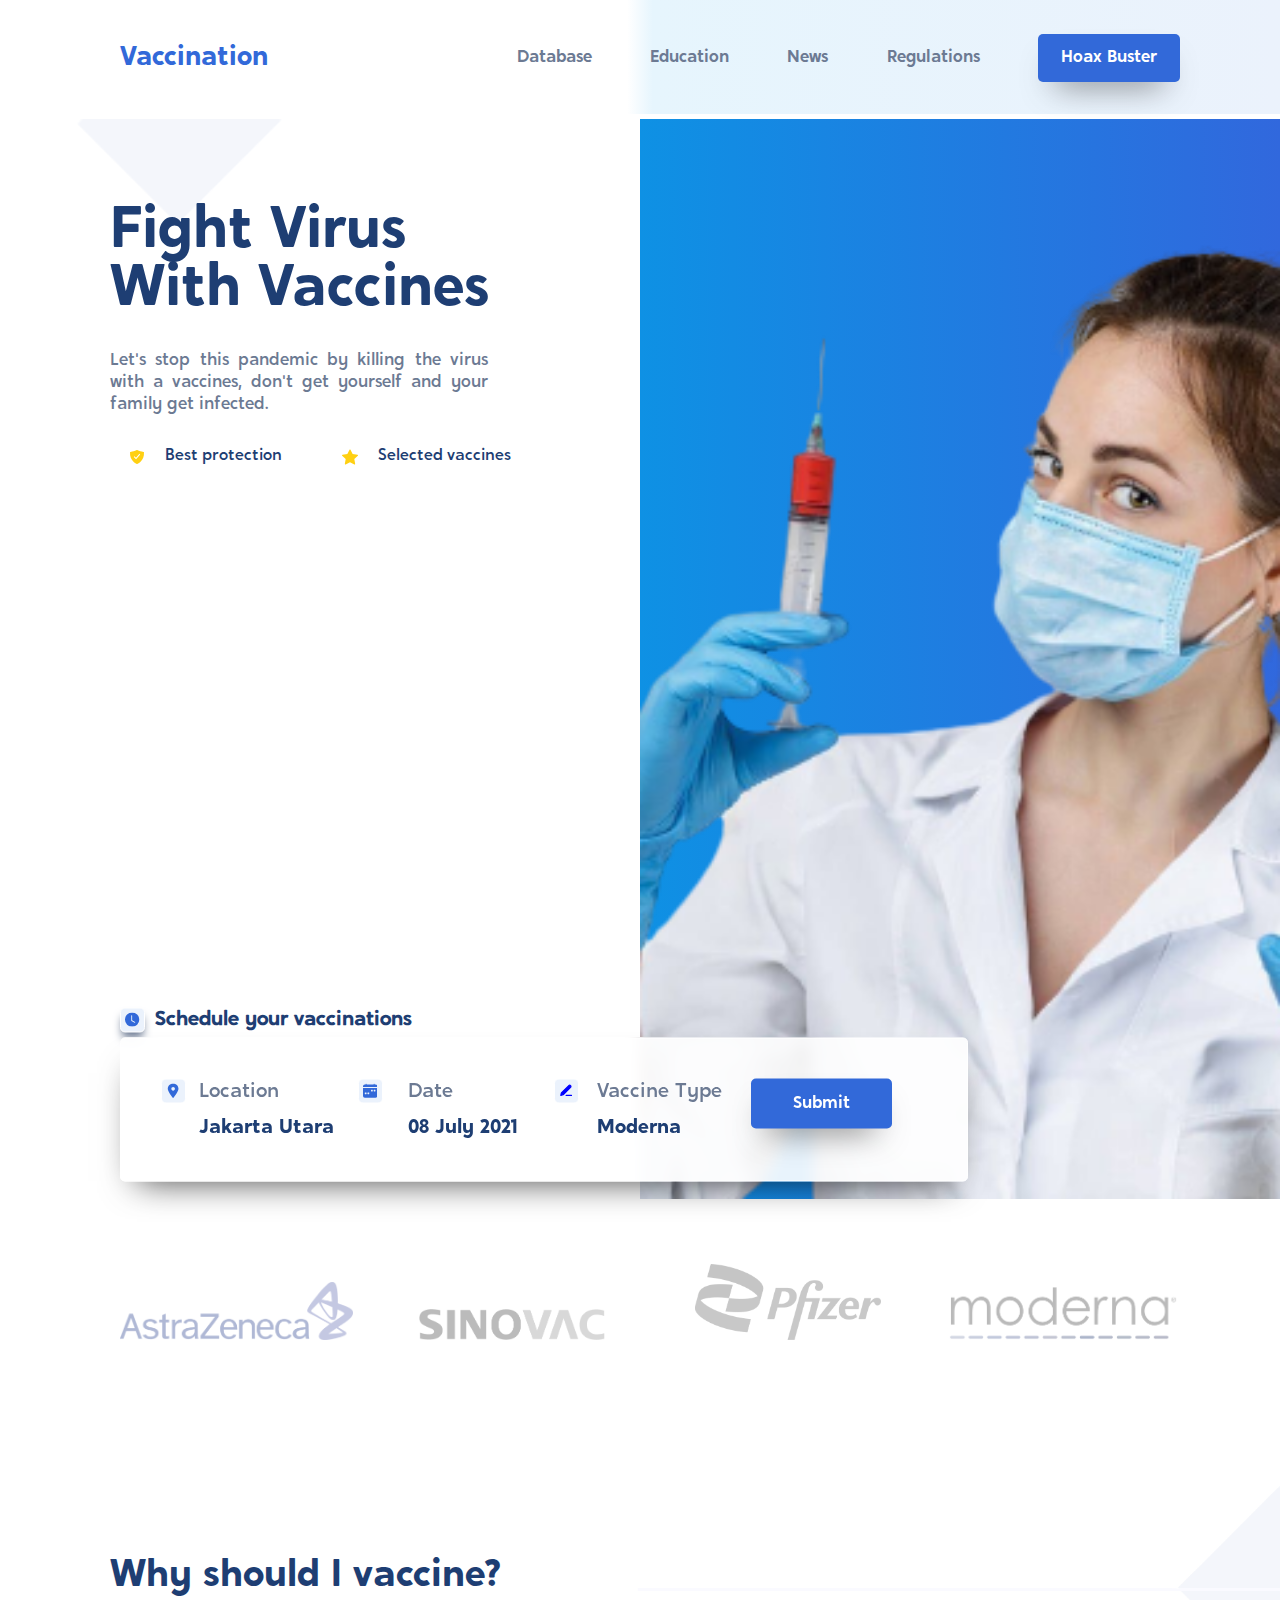
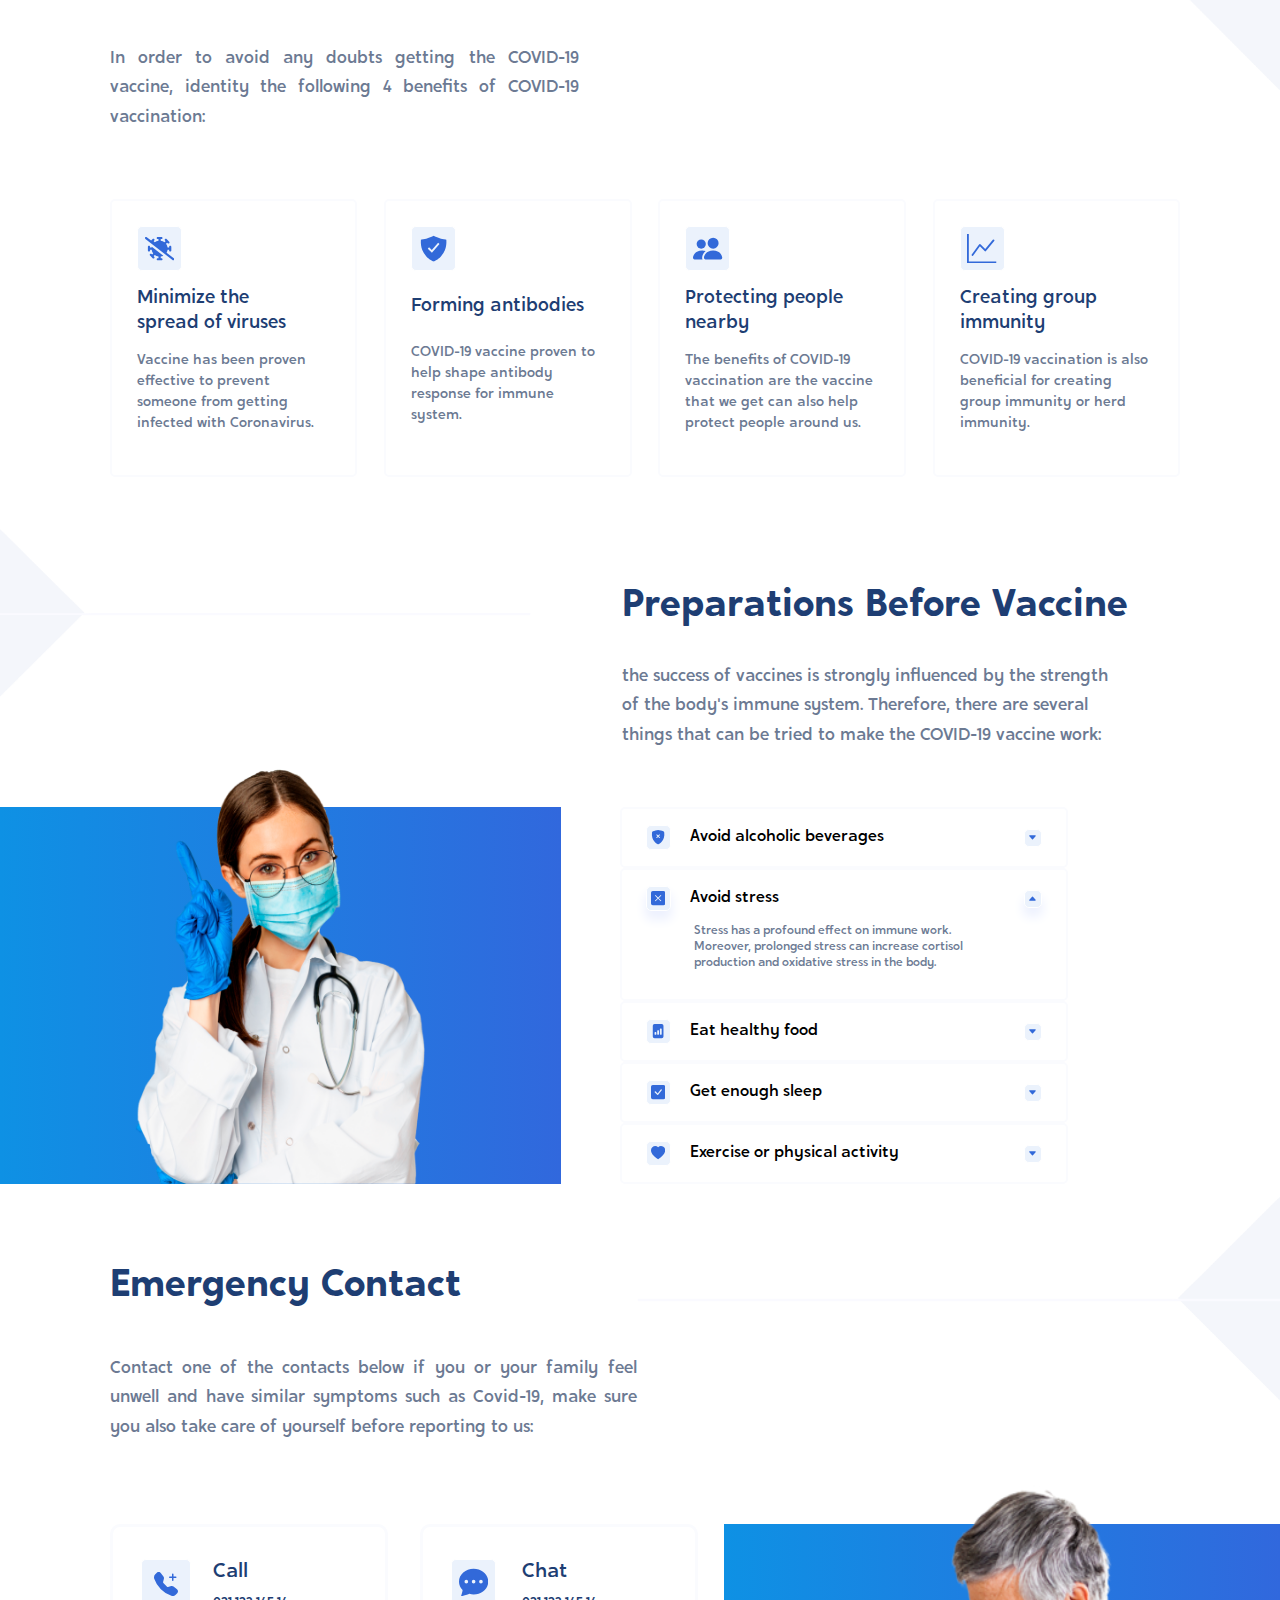
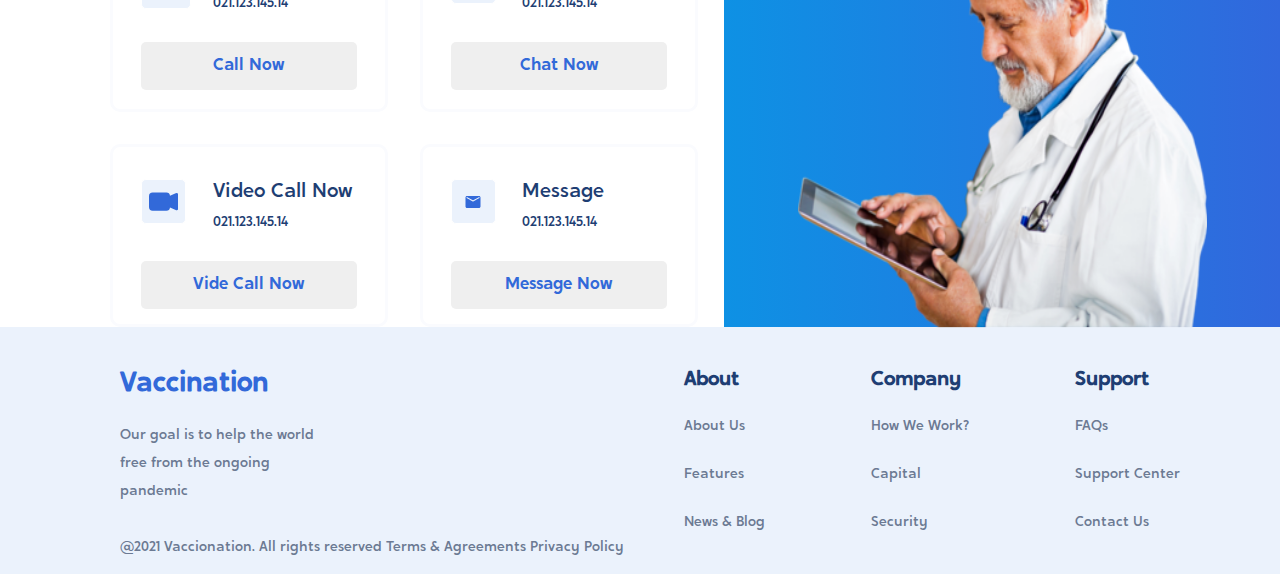
==== modulo 3 - CSS/index.html @ 0608e5a0 "correigiendo font-weight" ====
<!DOCTYPE html>
<html lang="en">
<head>
    <meta charset="UTF-8">
    <title>Vatinations</title>
    <link rel="stylesheet" href="./css/index.css">
    <link rel="stylesheet" href="./css/utils.css">
</head>
<body>
<header>
    <span class="font-xl color-blue bold">Vaccination</span>
    <span class="font-md color-gray semiBold">Database</span>
    <span class="font-md color-gray semiBold">Education</span>
    <span class="font-md color-gray semiBold">News</span>
    <span class="font-md color-gray semiBold">Regulations</span>
    <button class="font-md bg-blue color-white shadow semiBold">Hoax Buster</button>
</header>
<main>
    <section class="section1">
        <div class="even-columns">
            <div class="section1-content">
                <h2 class="font-xxl color-darkBlue bold">Fight virus with vaccines</h2>
                <p class="font-md color-gray justify-text">
                    Let's stop this pandemic by killing the virus with a vaccines, don't get
                    yourself and your family get infected.
                </p>
                <div class="medals">
            <span class="color-darkBlue">
                <svg xmlns="http://www.w3.org/2000/svg" width="16" height="16" fill="currentColor" viewBox="0 0 512 512"><title>ionicons-v5-s</title><path d="M479.07,111.36l-.79-12.53-12.36-2.21c-86.5-15.52-122.61-26.74-203.33-63.2l-6.59-3-6.59,3C168.69,69.88,132.58,81.1,46.08,96.62L33.72,98.83l-.79,12.53c-3.85,61.11,4.36,118.05,24.43,169.24A349.47,349.47,0,0,0,129,393.11c53.47,56.73,110.24,81.37,121.07,85.73l6,2.41,6-2.41c10.83-4.36,67.6-29,121.07-85.73A349.47,349.47,0,0,0,454.64,280.6C474.71,229.41,482.92,172.47,479.07,111.36Zm-252.91,216L153.37,256l22.4-22.86,48.47,47.49L334.37,153.43l24.2,20.94Z"/></svg>
                Best protection
            </span>
                    <span class="color-darkBlue">
                <svg xmlns="http://www.w3.org/2000/svg" width="16" height="16" fill="currentColor" class="bi bi-star-fill" viewBox="0 0 16 16"> <path d="M3.612 15.443c-.386.198-.824-.149-.746-.592l.83-4.73L.173 6.765c-.329-.314-.158-.888.283-.95l4.898-.696L7.538.792c.197-.39.73-.39.927 0l2.184 4.327 4.898.696c.441.062.612.636.282.95l-3.522 3.356.83 4.73c.078.443-.36.79-.746.592L8 13.187l-4.389 2.256z"/> </svg>
                Selected vaccines
            </span>
                </div>
            </div>
            <div class="bg-gradientBlue">
                <img src="src/doctor-with-vaccine.png">
            </div>
        </div>
        <div class="schedule">
            <h3 class="font-bg color-darkBlue align-center">
                <span class="badge big-shadow color-blue"><svg class="bi bi-clock-fill"  xmlns="http://www.w3.org/2000/svg" fill="currentColor"viewBox="0 0 16 16"> <path d="M16 8A8 8 0 1 1 0 8a8 8 0 0 1 16 0zM8 3.5a.5.5 0 0 0-1 0V9a.5.5 0 0 0 .252.434l3.5 2a.5.5 0 0 0 .496-.868L8 8.71V3.5z"/> </svg></span>
                Schedule your vaccinations
            </h3>
            <div class="schedule-info even-columns shadow">
                <div class="schedule-location">
                    <span class="badge color-blue"><svg xmlns="http://www.w3.org/2000/svg" viewBox="0 0 384 512"><!--! Font Awesome Free 6.1.1 by @fontawesome - https://fontawesome.com License - https://fontawesome.com/license/free (Icons: CC BY 4.0, Fonts: SIL OFL 1.1, Code: MIT License) Copyright 2022 Fonticons, Inc. --><path d="M168.3 499.2C116.1 435 0 279.4 0 192C0 85.96 85.96 0 192 0C298 0 384 85.96 384 192C384 279.4 267 435 215.7 499.2C203.4 514.5 180.6 514.5 168.3 499.2H168.3zM192 256C227.3 256 256 227.3 256 192C256 156.7 227.3 128 192 128C156.7 128 128 156.7 128 192C128 227.3 156.7 256 192 256z"/></svg></span>
                    <p class="color-gray font-bg">Location</p>
                    <p class="color-darkBlue font-bg bold">Jakarta Utara</p>
                </div>
                <div class="schedule-date">
                    <span class="badge color-blue"><svg xmlns="http://www.w3.org/2000/svg" width="16" height="16" fill="currentColor" class="bi bi-calendar-week-fill" viewBox="0 0 16 16"> <path d="M4 .5a.5.5 0 0 0-1 0V1H2a2 2 0 0 0-2 2v1h16V3a2 2 0 0 0-2-2h-1V.5a.5.5 0 0 0-1 0V1H4V.5zM16 14V5H0v9a2 2 0 0 0 2 2h12a2 2 0 0 0 2-2zM9.5 7h1a.5.5 0 0 1 .5.5v1a.5.5 0 0 1-.5.5h-1a.5.5 0 0 1-.5-.5v-1a.5.5 0 0 1 .5-.5zm3 0h1a.5.5 0 0 1 .5.5v1a.5.5 0 0 1-.5.5h-1a.5.5 0 0 1-.5-.5v-1a.5.5 0 0 1 .5-.5zM2 10.5a.5.5 0 0 1 .5-.5h1a.5.5 0 0 1 .5.5v1a.5.5 0 0 1-.5.5h-1a.5.5 0 0 1-.5-.5v-1zm3.5-.5h1a.5.5 0 0 1 .5.5v1a.5.5 0 0 1-.5.5h-1a.5.5 0 0 1-.5-.5v-1a.5.5 0 0 1 .5-.5z"/> </svg></span>
                    <p class="color-gray font-bg">Date</p>
                    <p class="color-darkBlue font-bg bold">08 July 2021</p>
                </div>
                <div class="schedule-type">
                    <span class="badge color-blue"><svg style="color: blue" xmlns="http://www.w3.org/2000/svg" width="24" height="24" viewBox="0 0 24 24" fill="none" stroke="currentColor" stroke-width="2" stroke-linecap="round" stroke-linejoin="round" class="feather feather-edit-3"><path d="M12 20h9" ></path><path d="M16.5 3.5a2.121 2.121 0 0 1 3 3L7 19l-4 1 1-4L16.5 3.5z"></path></svg></span>
                    <p class="color-gray font-bg">Vaccine Type</p>
                    <p class="color-darkBlue font-bg bold">Moderna</p>
                </div>
                <div>
                    <button class="font-md bg-blue color-white shadow semiBold">Submit</button>
                </div>
            </div>
        </div>
    </section>
    <section class="section2">
        <div>
            <img class="astrazeneca" src="src/astrazeneca.png" alt="astrazeca logo">
        </div>
        <div>
            <img class="sinovac" src="./src/sinovac.png" alt="sinovac logo">
        </div>
        <div>
            <img class="pfizer" src="./src/pfizer.png" alt="pfizer logo">
        </div>
        <div>
            <img class="moderna" src="./src/moderna.png" alt="moderna">
        </div>
    </section>
    <section class="section3">
        <div class="section-title">
            <h2 class="bold color-darkBlue font-38">Why should I vaccine?</h2>
            <p class="color-gray font-md justify-text">
                In order to avoid any doubts getting the COVID-19 vaccine, identity the following 4 benefits of COVID-19 vaccination:
            </p>
            <div class="section-title-image">
                <img src="./src/triangleSection.png" alt="">
            </div>
        </div>
        <div class="benefits even-columns">
            <div>
                <div class="benefits-badge">
                    <span class="badge big-badge color-blue">
                        <svg xmlns="http://www.w3.org/2000/svg" viewBox="0 0 640 512"><!--! Font Awesome Free 6.1.1 by @fontawesome - https://fontawesome.com License - https://fontawesome.com/license/free (Icons: CC BY 4.0, Fonts: SIL OFL 1.1, Code: MIT License) Copyright 2022 Fonticons, Inc. --><path d="M134.1 79.83L167.3 46.7C176.6 37.33 191.8 37.33 201.2 46.7C210.6 56.07 210.6 71.27 201.2 80.64L189.9 91.95L213.7 115.7C237.2 97.88 265.3 85.8 295.1 81.62V48H279.1C266.7 48 255.1 37.26 255.1 24C255.1 10.75 266.7 .0003 279.1 .0003H360C373.3 .0003 384 10.75 384 24C384 37.26 373.3 48 360 48H344V81.62C374.7 85.8 402.8 97.88 426.3 115.7L450.1 91.95L438.8 80.64C429.4 71.26 429.4 56.07 438.8 46.7C448.2 37.32 463.4 37.32 472.7 46.7L529.3 103.3C538.7 112.6 538.7 127.8 529.3 137.2C519.9 146.6 504.7 146.6 495.4 137.2L484 125.9L460.3 149.7C478.1 173.2 490.2 201.3 494.4 232H528V216C528 202.7 538.7 192 552 192C565.3 192 576 202.7 576 216V296C576 309.3 565.3 320 552 320C538.7 320 528 309.3 528 296V280H494.4C491.2 303.3 483.4 325.2 472.1 344.7L630.8 469.1C641.2 477.3 643.1 492.4 634.9 502.8C626.7 513.2 611.6 515.1 601.2 506.9L9.196 42.89C-1.236 34.71-3.065 19.63 5.112 9.196C13.29-1.236 28.37-3.065 38.81 5.112L134.1 79.83zM149.2 213.5L401.3 412.2C383.7 421.3 364.4 427.6 344 430.4V464H360C373.3 464 384 474.7 384 488C384 501.3 373.3 512 360 512H279.1C266.7 512 255.1 501.3 255.1 488C255.1 474.7 266.7 464 279.1 464H295.1V430.4C265.3 426.2 237.2 414.1 213.7 396.3L189.9 420.1L201.2 431.4C210.6 440.7 210.6 455.9 201.2 465.3C191.8 474.7 176.6 474.7 167.3 465.3L110.7 408.7C101.3 399.4 101.3 384.2 110.7 374.8C120.1 365.4 135.3 365.4 144.6 374.8L155.1 386.1L179.7 362.3C161.9 338.8 149.8 310.7 145.6 280H111.1V296C111.1 309.3 101.3 320 87.1 320C74.74 320 63.1 309.3 63.1 296V216C63.1 202.7 74.74 192 87.1 192C101.3 192 111.1 202.7 111.1 216V232H145.6C146.5 225.7 147.7 219.6 149.2 213.5L149.2 213.5z"/></svg>
                    </span>
                </div>
                <div class="benefits-shadow"></div>
                <h3 class="benefits-title color-darkBlue light">Minimize the spread of viruses</h3>
                <p class="benefits-info font-sm color-gray">Vaccine has been proven
                    effective to prevent someone
                    from getting infected with Coronavirus.</p>
            </div>
            <div>
                <div class="benefits-badge">
                    <span class="badge big-badge color-blue">
                        <svg xmlns="http://www.w3.org/2000/svg" width="16" height="16" fill="currentColor" viewBox="0 0 512 512"><title>ionicons-v5-s</title><path d="M479.07,111.36l-.79-12.53-12.36-2.21c-86.5-15.52-122.61-26.74-203.33-63.2l-6.59-3-6.59,3C168.69,69.88,132.58,81.1,46.08,96.62L33.72,98.83l-.79,12.53c-3.85,61.11,4.36,118.05,24.43,169.24A349.47,349.47,0,0,0,129,393.11c53.47,56.73,110.24,81.37,121.07,85.73l6,2.41,6-2.41c10.83-4.36,67.6-29,121.07-85.73A349.47,349.47,0,0,0,454.64,280.6C474.71,229.41,482.92,172.47,479.07,111.36Zm-252.91,216L153.37,256l22.4-22.86,48.47,47.49L334.37,153.43l24.2,20.94Z"/></svg>
                    </span>
                </div>
                <div class="benefits-shadow"></div>
                <h3 class="benefits-title color-darkBlue light">Forming antibodies</h3>
                <p class="benefits-info font-sm color-gray">COVID-19 vaccine proven to
                    help shape antibody
                    response for immune system.</p>
            </div>
            <div>
                <div class="benefits-badge">
                    <span class="badge big-badge color-blue">
                        <svg xmlns="http://www.w3.org/2000/svg" fill="currentColor" class="bi bi-people-fill" viewBox="0 0 16 16"> <path d="M7 14s-1 0-1-1 1-4 5-4 5 3 5 4-1 1-1 1H7zm4-6a3 3 0 1 0 0-6 3 3 0 0 0 0 6z"/> <path fill-rule="evenodd" d="M5.216 14A2.238 2.238 0 0 1 5 13c0-1.355.68-2.75 1.936-3.72A6.325 6.325 0 0 0 5 9c-4 0-5 3-5 4s1 1 1 1h4.216z"/> <path d="M4.5 8a2.5 2.5 0 1 0 0-5 2.5 2.5 0 0 0 0 5z"/> </svg>
                    </span>
                </div>
                <div class="benefits-shadow"></div>
                <h3 class="benefits-title color-darkBlue light">Protecting people nearby</h3>
                <p class="benefits-info font-sm color-gray">The benefits of COVID-19
                    vaccination are the vaccine
                    that we get can also help
                    protect people around us.</p>
            </div>
            <div>
                <div class="benefits-badge color-blue">
                    <span class="badge big-badge">
                        <svg xmlns="http://www.w3.org/2000/svg" fill="currentColor" class="bi bi-graph-up" viewBox="0 0 16 16"> <path fill-rule="evenodd" d="M0 0h1v15h15v1H0V0Zm14.817 3.113a.5.5 0 0 1 .07.704l-4.5 5.5a.5.5 0 0 1-.74.037L7.06 6.767l-3.656 5.027a.5.5 0 0 1-.808-.588l4-5.5a.5.5 0 0 1 .758-.06l2.609 2.61 4.15-5.073a.5.5 0 0 1 .704-.07Z"/> </svg>
                    </span>
                </div>
                <div class="benefits-shadow"></div>
                <h3 class="benefits-title color-darkBlue light">Creating group immunity</h3>
                <p class="benefits-info font-sm color-gray">COVID-19 vaccination is also
                    beneficial for creating group
                    immunity or herd immunity.</p>
            </div>
        </div>
    </section>
    <section class="section4">
        <div class="section-title section-title-right">
            <h2 class="bold color-darkBlue font-38">Preparations Before Vaccine</h2>
            <p class="color-gray font-md">
                the success of vaccines is strongly influenced by the
                strength of the body's immune system. Therefore, there are
                several things that can be tried to make the COVID-19
                vaccine work:</p>
            <div class="section-title-image">
                <img src="./src/triangleSection.png" alt="">
            </div>
        </div>
        <div class="section-of-two">
            <div class="bg-gradientBlue bg s">
<!--                <img src="src/doctor-with-mask.png">-->
            </div>
            <div class="section4-preparations">
                <details>
                    <summary>
                        <span class="badge color-blue">
                            <svg xmlns="http://www.w3.org/2000/svg" class="bi bi-shield-fill-x" viewBox="0 0 16 16"> <path d="M8 0c-.69 0-1.843.265-2.928.56-1.11.3-2.229.655-2.887.87a1.54 1.54 0 0 0-1.044 1.262c-.596 4.477.787 7.795 2.465 9.99a11.777 11.777 0 0 0 2.517 2.453c.386.273.744.482 1.048.625.28.132.581.24.829.24s.548-.108.829-.24a7.159 7.159 0 0 0 1.048-.625 11.775 11.775 0 0 0 2.517-2.453c1.678-2.195 3.061-5.513 2.465-9.99a1.541 1.541 0 0 0-1.044-1.263 62.467 62.467 0 0 0-2.887-.87C9.843.266 8.69 0 8 0zM6.854 5.146 8 6.293l1.146-1.147a.5.5 0 1 1 .708.708L8.707 7l1.147 1.146a.5.5 0 0 1-.708.708L8 7.707 6.854 8.854a.5.5 0 1 1-.708-.708L7.293 7 6.146 5.854a.5.5 0 1 1 .708-.708z"/> </svg>
                        </span>
                        <span>Avoid alcoholic beverages</span>
                        <span class="badge small-badge color-blue">
                            <svg xmlns="http://www.w3.org/2000/svg" class="bi bi-caret-down-fill" viewBox="0 0 16 16"> <path d="M7.247 11.14 2.451 5.658C1.885 5.013 2.345 4 3.204 4h9.592a1 1 0 0 1 .753 1.659l-4.796 5.48a1 1 0 0 1-1.506 0z"/> </svg>
                        </span>
                    </summary>
                    <p class="font-xs color-gray">
                        Lorem ipsum dolor sit amet, consectetur adipisicing elit. Accusamus adipisci consectetur cumque dolor, dolores et eum molestiae natus nesciunt possimus praesentium quia ut voluptates.
                    </p>
                </details>
                <details open>
                    <summary>
                        <span class="badge color-blue">
                            <svg xmlns="http://www.w3.org/2000/svg" class="bi bi-x-square-fill" viewBox="0 0 16 16"> <path d="M2 0a2 2 0 0 0-2 2v12a2 2 0 0 0 2 2h12a2 2 0 0 0 2-2V2a2 2 0 0 0-2-2H2zm3.354 4.646L8 7.293l2.646-2.647a.5.5 0 0 1 .708.708L8.707 8l2.647 2.646a.5.5 0 0 1-.708.708L8 8.707l-2.646 2.647a.5.5 0 0 1-.708-.708L7.293 8 4.646 5.354a.5.5 0 1 1 .708-.708z"/> </svg>
                        </span>
                        <span>Avoid stress</span>
                        <span class="badge small-badge color-blue">
                            <svg xmlns="http://www.w3.org/2000/svg" class="bi bi-caret-down-fill" viewBox="0 0 16 16"> <path d="M7.247 11.14 2.451 5.658C1.885 5.013 2.345 4 3.204 4h9.592a1 1 0 0 1 .753 1.659l-4.796 5.48a1 1 0 0 1-1.506 0z"/> </svg>
                        </span>
                    </summary>
                    <p class="font-xs color-gray ">
                        Stress has a profound effect on immune work.
                        Moreover, prolonged stress can increase cortisol
                        production and oxidative stress in the body.
                    </p>
                </details>
                <details>
                    <summary>
                        <span class="badge color-blue">
                            <svg xmlns="http://www.w3.org/2000/svg" class="bi bi-file-bar-graph-fill" viewBox="0 0 16 16"> <path d="M12 0H4a2 2 0 0 0-2 2v12a2 2 0 0 0 2 2h8a2 2 0 0 0 2-2V2a2 2 0 0 0-2-2zm-2 11.5v-6a.5.5 0 0 1 .5-.5h1a.5.5 0 0 1 .5.5v6a.5.5 0 0 1-.5.5h-1a.5.5 0 0 1-.5-.5zm-2.5.5a.5.5 0 0 1-.5-.5v-4a.5.5 0 0 1 .5-.5h1a.5.5 0 0 1 .5.5v4a.5.5 0 0 1-.5.5h-1zm-3 0a.5.5 0 0 1-.5-.5v-2a.5.5 0 0 1 .5-.5h1a.5.5 0 0 1 .5.5v2a.5.5 0 0 1-.5.5h-1z"/> </svg>
                        </span>
                        <span>Eat healthy food</span>
                        <span class="badge small-badge color-blue">
                            <svg xmlns="http://www.w3.org/2000/svg" class="bi bi-caret-down-fill" viewBox="0 0 16 16"> <path d="M7.247 11.14 2.451 5.658C1.885 5.013 2.345 4 3.204 4h9.592a1 1 0 0 1 .753 1.659l-4.796 5.48a1 1 0 0 1-1.506 0z"/> </svg>
                        </span>
                    </summary>
                    <p class="font-xs color-gray">
                        Lorem ipsum dolor sit amet, consectetur adipisicing elit. Accusamus adipisci consectetur cumque dolor, dolores et eum molestiae natus nesciunt possimus praesentium quia ut voluptates.
                    </p>
                </details>
                <details>
                    <summary>
                        <span class="badge color-blue">
                            <svg xmlns="http://www.w3.org/2000/svg" class="bi bi-check-square-fill" viewBox="0 0 16 16"> <path d="M2 0a2 2 0 0 0-2 2v12a2 2 0 0 0 2 2h12a2 2 0 0 0 2-2V2a2 2 0 0 0-2-2H2zm10.03 4.97a.75.75 0 0 1 .011 1.05l-3.992 4.99a.75.75 0 0 1-1.08.02L4.324 8.384a.75.75 0 1 1 1.06-1.06l2.094 2.093 3.473-4.425a.75.75 0 0 1 1.08-.022z"/> </svg>
                        </span>
                        <span>Get enough sleep</span>
                        <span class="badge small-badge color-blue">
                            <svg xmlns="http://www.w3.org/2000/svg" class="bi bi-caret-down-fill" viewBox="0 0 16 16"> <path d="M7.247 11.14 2.451 5.658C1.885 5.013 2.345 4 3.204 4h9.592a1 1 0 0 1 .753 1.659l-4.796 5.48a1 1 0 0 1-1.506 0z"/> </svg>
                        </span>
                    </summary>
                    <p class="font-xs color-gray">
                        Lorem ipsum dolor sit amet, consectetur adipisicing elit. Accusamus adipisci consectetur cumque dolor, dolores et eum molestiae natus nesciunt possimus praesentium quia ut voluptates.
                    </p>
                </details>
                <details>
                    <summary>
                        <span class="badge color-blue">
                            <svg xmlns="http://www.w3.org/2000/svg" class="bi bi-heart-fill" viewBox="0 0 16 16"> <path fill-rule="evenodd" d="M8 1.314C12.438-3.248 23.534 4.735 8 15-7.534 4.736 3.562-3.248 8 1.314z"/> </svg>
                        </span>
                        <span>Exercise or physical activity </span>
                        <span class="badge small-badge color-blue">
                            <svg xmlns="http://www.w3.org/2000/svg" class="bi bi-caret-down-fill" viewBox="0 0 16 16"> <path d="M7.247 11.14 2.451 5.658C1.885 5.013 2.345 4 3.204 4h9.592a1 1 0 0 1 .753 1.659l-4.796 5.48a1 1 0 0 1-1.506 0z"/> </svg>
                        </span>
                    </summary>
                    <p class="font-xs color-gray">
                        Lorem ipsum dolor sit amet, consectetur adipisicing elit. Accusamus adipisci consectetur cumque dolor, dolores et eum molestiae natus nesciunt possimus praesentium quia ut voluptates.
                    </p>
                </details>
            </div>
        </div>
    </section>
    <section class="section5">
        <div class="section-title">
            <h2 class="bold color-darkBlue font-38">Emergency Contact</h2>
            <p class="color-gray font-md justify-text">
                Contact one of the contacts below if you or your family feel
                unwell and have similar symptoms such as Covid-19, make
                sure you also take care of yourself before reporting to us:
            </p>
            <div class="section-title-image">
                <img src="./src/triangleSection.png" alt="">
            </div>
        </div>
        <div class="section-of-two contact-info">
            <div class="section5-contacts">
                <div class="contact contact-info">
                        <div class="badge xl-badge color-blue">
                            <svg xmlns="http://www.w3.org/2000/svg" class="bi bi-telephone-plus-fill" viewBox="0 0 16 16"> <path fill-rule="evenodd" d="M1.885.511a1.745 1.745 0 0 1 2.61.163L6.29 2.98c.329.423.445.974.315 1.494l-.547 2.19a.678.678 0 0 0 .178.643l2.457 2.457a.678.678 0 0 0 .644.178l2.189-.547a1.745 1.745 0 0 1 1.494.315l2.306 1.794c.829.645.905 1.87.163 2.611l-1.034 1.034c-.74.74-1.846 1.065-2.877.702a18.634 18.634 0 0 1-7.01-4.42 18.634 18.634 0 0 1-4.42-7.009c-.362-1.03-.037-2.137.703-2.877L1.885.511zM12.5 1a.5.5 0 0 1 .5.5V3h1.5a.5.5 0 0 1 0 1H13v1.5a.5.5 0 0 1-1 0V4h-1.5a.5.5 0 0 1 0-1H12V1.5a.5.5 0 0 1 .5-.5z"/> </svg>
                        </div>
                        <span class="contact-type font-bg color-darkBlue">Call</span>
                        <span class="contact-number font-sm color-darkBlue">021.123.145.14</span>
                    <button class="color-blue font-md semiBold">Call Now</button>
                </div>
                <div class="contact contact-info">
                    <div class="badge big-badge color-blue">
                        <svg xmlns="http://www.w3.org/2000/svg" class="bi bi-chat-dots-fill" viewBox="0 0 16 16"> <path d="M16 8c0 3.866-3.582 7-8 7a9.06 9.06 0 0 1-2.347-.306c-.584.296-1.925.864-4.181 1.234-.2.032-.352-.176-.273-.362.354-.836.674-1.95.77-2.966C.744 11.37 0 9.76 0 8c0-3.866 3.582-7 8-7s8 3.134 8 7zM5 8a1 1 0 1 0-2 0 1 1 0 0 0 2 0zm4 0a1 1 0 1 0-2 0 1 1 0 0 0 2 0zm3 1a1 1 0 1 0 0-2 1 1 0 0 0 0 2z"/> </svg>
                    </div>
                    <span class="contact-type font-bg color-darkBlue">Chat</span>
                    <span class="contact-number font-sm color-darkBlue">021.123.145.14</span>
                    <button class="color-blue font-md semiBold">Chat Now</button>
                </div>
                <div class="contact contact-info">
                    <div class="badge big-badge color-blue ">
                        <svg xmlns="http://www.w3.org/2000/svg" class="bi bi-camera-video-fill" viewBox="0 0 16 16"> <path fill-rule="evenodd" d="M0 5a2 2 0 0 1 2-2h7.5a2 2 0 0 1 1.983 1.738l3.11-1.382A1 1 0 0 1 16 4.269v7.462a1 1 0 0 1-1.406.913l-3.111-1.382A2 2 0 0 1 9.5 13H2a2 2 0 0 1-2-2V5z"/> </svg>
                    </div>
                    <span class="contact-type font-bg color-darkBlue">Video Call Now</span>
                    <span class="contact-number font-sm color-darkBlue">021.123.145.14</span>
                    <button class="color-blue font-md semiBold">Vide Call Now</button>
                </div>
                <div class="contact contact-info">
                    <div class="badge big-badge color-blue ">
                        <svg class="svg-icon" style="width: 1em; height: 1em;vertical-align: middle;fill: currentColor;overflow: hidden;" viewBox="0 0 1024 1024" version="1.1" xmlns="http://www.w3.org/2000/svg"><path d="M896 128H128C73.6 128 32 169.6 32 224v576c0 54.4 41.6 96 96 96h768c54.4 0 96-41.6 96-96V224c0-54.4-41.6-96-96-96z m22.4 124.8s-329.6 188.8-393.6 220.8c-6.4 3.2-16 3.2-22.4 0-64-32-393.6-220.8-393.6-220.8-12.8-9.6-16-32-6.4-44.8 9.6-12.8 32-16 44.8-6.4l358.4 195.2c6.4 3.2 12.8 3.2 19.2 0l358.4-195.2c12.8-9.6 32-6.4 41.6 6.4 12.8 12.8 9.6 35.2-6.4 44.8z"  /></svg>
                    </div>
                    <span class="contact-type font-bg color-darkBlue">Message</span>
                    <span class="contact-number font-sm color-darkBlue">021.123.145.14</span>
                    <button class="color-blue font-md semiBold">Message Now</button>
                </div>
            </div>
            <div class="bg-gradientBlue bg">
<!--                <img src="src/doctor-with-phone.png">-->
            </div>
        </div>
    </section>
    <script>
        const preparations = document.querySelectorAll(".section4-preparations details")
        preparations.forEach((targetDetail) => {
            targetDetail.addEventListener("click", () => {
                preparations.forEach((detail) => {
                    if (detail !== targetDetail) {
                        detail.removeAttribute("open");
                    }
                });
            });
        });
    </script>
</main>
<footer>
    <div class="footer-info ">
        <div>
            <h3 class="font-xl color-blue">Vaccination</h3>
            <p class="font-sm color-gray">Our goal is to help the world free from the ongoing pandemic</p>
        </div>
        <div>
            <h3 class="color-darkBlue font-bg">About</h3>
            <span class="font-sm color-gray">About Us</span>
            <span class="font-sm color-gray">features</span>
            <span class="font-sm color-gray">news & blog</span>
        </div>
        <div>
            <h3 class="color-darkBlue font-bg">Company</h3>
            <span class="font-sm color-gray">How we work?</span>
            <span class="font-sm color-gray">Capital</span>
            <span class="font-sm color-gray">security</span>
        </div>
        <div>
            <h3 class="color-darkBlue font-bg">Support</h3>
            <span class="font-sm color-gray">FAQs</span>
            <span class="font-sm color-gray">support center</span>
            <span class="font-sm color-gray">contact us</span>
        </div>
    </div>
    <div class="copyrightPrivacy">
        <span class="font-sm color-gray ">@2021 Vaccionation. All rights reserved</span>
        <span class="font-sm color-gray ">Terms & Agreements</span>
        <span class="font-sm color-gray">Privacy Policy</span>
    </div>
</footer>
</body>
</html>
---- modulo 3 - CSS/css/index.css ----
@font-face {
    font-family: crossed;
    src: url("../fonts/CrosstenMedium.otf");
}

@font-face {
    font-family: crossedBold;
    src: url("../fonts/CrosstenBold.otf");
}

@font-face {
    font-family: crossedSemiBold;
    src: url("../fonts/CrosstenSemiBold.otf");
}

*,
*::before,
*::after{
    box-sizing: border-box;
    margin: 0;
    padding: 0;
}

body{
    --leftPadding:120px;
    --rightPadding:100px;
    --mainBlue:#3269D9;
    --lightBlue:#E6F5FD;
    --darkBlue:#1E3E73;
    --darkGray:#6C7A93;
    --lightGray:rgba(235,242,252,1);
    --yellow:#ffd012;
    --shadowColor:#edf1fe;
    --backgroundImages:linear-gradient(90deg, rgba(14,145,228,1) 0%, rgba(49,104,221,1) 100%);

    font-family: crossed,sans-serif;
}

header{
    width: 100%;
    padding: 34px var(--rightPadding) 32px var(--leftPadding);
    display: flex;
    justify-content: space-between;
    align-items: center;
    gap: 5.5%;
    background: rgb(255,255,255);
    background: linear-gradient(90deg, rgba(255,255,255,1) 0%, rgba(255,255,255,1) 49%, rgba(230,245,253,1) 51%, rgba(235,242,252,1) 100%);
}

header > *:first-child{
    margin-right: auto;
}

section{
    margin-top: 5px;
}

.section1{
    height: 120vh;
}

.section1-content{
    padding: 85px 110px;
    display: flex;
    flex-direction: column;
    align-items: center;
    gap: 30px;
    background-image: url("../src/section1Background.png");
    background-repeat: no-repeat;
    background-size: cover;
    height: 120vh;
}

.section1-content h2{
    line-height: 1;
    text-transform: capitalize;
}

.section1-content > p {
    width: 90%;
    align-self: start;
}

.section1-content .medals {
    width: 100%;
    display: flex;
    align-items: center;
    justify-content: space-around;
    gap: 5%;
}

.section1-content .medals span {
    display: flex;
    align-items: center;
    gap: 20px;
}

.section1-content .medals svg {
    color: var(--yellow);
}

.schedule{
    position: relative;
    bottom: 0%;
    transform: translateY(-110%);
    padding: 0px 120px;
    width: 85%;
}

.schedule > h3 {
    gap: 10px;
}

.schedule-info{
    padding: 40px;
    margin-top: 5px;
    border-radius: 5px;
    background: rgba(255, 255, 255, .9);
    border: 1px solid white;
    backdrop-filter: blur(7px);
    gap: 20px;
}

.schedule-info > div:not(:last-child){
    display: grid;
    grid-template-areas: "badge title"
                         ". info";
    gap: 10px;
}

.schedule-info > * .badge{
    grid-area: badge;
}

.schedule-info > * p:first-child{
    grid-area: title;
}

.schedule-info > * p:last-child{
    grid-area: info;
    /*line-height: 2em;*/
}

.schedule-info button{
    width: 80%;
    height: 80%;
}

.section2{
    display: flex;
    padding: 60px var(--rightPadding) 0px var(--leftPadding);
    height: 30vh;
    justify-content: center;
    align-items: baseline;
    gap: 4%;
}

.section2 > * {
    width: 100%;
    /*height: 100%;*/
    display: grid;
    place-items: center;
}

.section2 img {
    max-width: 80%;
    height: 100%;
    object-fit: contain;
}

img.astrazeneca,
img.moderna{
    max-width: 100%;
}

.section3{
    padding-left: 110px;
}

.section-title{
    display: grid;
    grid-template-areas: ". image"
                        "title image"
                        "info image"
                        "info .";
    grid-template-columns: 45% 1fr;
    grid-template-rows: repeat(4,1fr);
}

.section-title-right{
    grid-template-columns: 45% 55%;
    grid-template-areas: "image ."
                        "image title"
                        "image info"
                        ". info";
}

.section-title h2{
    grid-area: title;
}

.section-title .section-title-image {
    grid-area: image;
}

.section-title img {
    grid-area: image;
    object-fit: contain;
}

.section-title-right img {
    transform: rotateY(180deg);
}

.section-title p{
    padding-right: 11%;
    grid-area: info;
    margin-top: 1em;
    line-height: 1.75;
}

.section-title-right p{
    margin-left: 14%;
    /*padding-right: 14%;*/
}

.section-title-right h2
{
    margin-left: 14%;
}

.section3 .benefits{
    padding: 25px var(--rightPadding) 40px 0;
    gap: 2.5%;
}

.section3 .benefits > div {
    position: relative;
    display: grid;
    grid-template-areas: "badge"
                        "title"
                        "info";
    padding: 25px;
    padding-bottom: 40px;
    gap: 15px;
    border: 2px solid rgba(250,251,254,255);
    border-radius: 5px;
    /*transition: border-color ease-in .2s, box-shadow ease-in .2s;*/
}

.section3 .benefits .benefits-badge{
    grid-area: badge;
}

.section3 .benefits .benefits-title{
    position: relative;
    grid-area: title;
    width: 90%;
}

.section3 .benefits .benefits-info{
    grid-area: info;
    line-height: 1.5em;
}

.section3 .benefits > div:hover{
    border-color: white;
    box-shadow: -3px 44px 47px -11px var(--shadowColor);
}

.section3 .benefits > div .benefits-shadow {
    position: absolute;
    top: 0;
    left: 0;
    z-index: -1;
    width: 75%;
    transform: scaleY(600%);
    /*transition: box-shadow ease-in .2s;*/
}

.section3 .benefits > div:hover .benefits-shadow{
    box-shadow: 25px 27px 28px 10px var(--shadowColor);
}

.section3 .benefits > div .badge{
    /*transition: box-shadow ease-in .2s;*/
}

.section3 .benefits > div:hover .badge{
    box-shadow: 0px 17px 34px 13px var(--shadowColor);
    -webkit-box-shadow: 0px 17px 34px 13px var(--shadowColor);
    -moz-box-shadow: 00px 17px 34px 13px var(--shadowColor);
}

.section4{
    padding-right: var(--rightPadding);
}

.section-of-two{
    margin-top: 40px;
    display: grid;
    grid-template-columns: 1fr 1fr;
    gap: 5%;
}

.section-of-two img{
    height: 130%;
    position: relative;
    bottom: 30%;
}

.section4-preparations{
    display: flex;
    flex-direction: column;
    align-items: flex-start;
    gap: 2.5%;
}

.section4-preparations details{
    width: 80%;
    padding: 1em 1.5em;
    border: 2px solid rgba(250,251,254,255);
    border-radius: 5px;
}

.section4-preparations details p {
    padding: 1em 4em;
}

.section4-preparations summary{
    display: flex;
    align-items: center;
    gap: 5%;
}

.section4-preparations summary > *:last-child{
    margin-left: auto;
}

.section4-preparations details summary > *:last-child svg {
    transition: transform ease-in .2s;
}

.section4-preparations details[open] summary > *:first-child,
.section4-preparations details[open] summary > *:last-child{
    box-shadow: 0px 8px 11px 1px var(--shadowColor);
}

.section4-preparations details[open] summary > *:last-child svg {
    transform: rotateZ(180deg);
}

.section4-preparations summary::marker{
    display: none;
    content: "";
}

.section5{
    padding-left: 110px;
}

.section5 .section-title p{
    padding-right: 0;
}

.section5 .section-of-two img {
    height: 110%;
    bottom: 10%;
    /*object-fit: fill;*/
}

.section5-contacts{
    display: grid;
    grid-template-columns: repeat(2,50%);
    /*grid-template-rows: repeat(2,50%);*/
    gap: 2em;
}

.section5-contacts .contact{
    display: grid;
    grid-template-areas: "badge type"
                        "badge number"
                        "button button";
    grid-template-columns: 50px 1fr;
    gap: 8% 10%;
    padding: 2em 1.75em;
    border: 3px solid rgba(250,251,254,255);
    border-radius: 10px;
}

.section5-contacts .contact:hover{
    box-shadow: 0px 33px 43px 6px var(--shadowColor);
}

.section5-contacts .contact-info .badge{
    grid-area: badge;
}

.section5-contacts .contact-info:hover .badge{
    grid-area: badge;
    box-shadow: 0px 24px 20px 11px var(--shadowColor)
}

.section5-contacts .contact-info .contact-type{
    grid-area: type;
}

.section5-contacts .contact-info .contact-number{
    grid-area: number;
}

.section5-contacts .contact button{
    margin-top: 20px;
    grid-area: button;
}

.section5-contacts .contact:hover button{
    background-color: var(--mainBlue);
    color: white;
    box-shadow: 0px 20px 12px -11px var(--shadowColor)
}

.section4 .bg,
.section5 .bg{
    position: relative;
}

.section4 .bg::after{
    background: url("../src/doctor-with-mask.png") no-repeat;
}

.section5 .bg::after {
    background: url("../src/doctor-with-phone.png") no-repeat;
}

.section4 .bg::after,
.section5 .bg::after{
    width: 100%;
    height: 100%;
    content: "";
    bottom: 5%;
    position: absolute;
    background-size: contain;
    background-position-y: bottom;
    background-position-x: center;
    transform: scaleY(110%);
}

footer{
    background-color: var(--lightGray);
    padding: 2.5em var(--rightPadding) 1em var(--leftPadding);
}

.footer-info{
    display: flex;
    gap: 10%;
    flex-wrap: wrap;
    justify-content: space-between;
    align-items: flex-start;
}

.footer-info > div{
    display: flex;
    flex-direction: column;
    gap: 20px;
    /*justify-content: space-between;*/
}

.footer-info > div span{
    text-transform: capitalize;
}

.footer-info > div span,
.footer-info > div p{
    line-height: 2em;
}

.footer-info > div:first-child{
    width: clamp(20%,150px,50%);
    margin-right: auto;
}

img{
    height: 100%;
    width: 100%;
    object-fit: cover;
}

button{
    cursor: pointer;
    padding: 13px 23px;
    border-radius: 5px;
    border: 0;
}

button:hover {
    filter: brightness(125%);
}
---- modulo 3 - CSS/css/utils.css ----
.font-xs{
    font-size: 12px;
}

.font-sm{
    font-size: 14px;
}

.font-md {
    font-size: 17px;
}

.font-bg {
    font-size: 20px;
}

.font-xl {
    font-size: 27px;
}

.font-38 {
    font-size: 2.375em;
}

.font-xxl {
    font-size: 58px;
}

.semiBold{
    font-family: crossedSemiBold,sans-serif;
}

.bold{
    font-family: crossedBold,sans-serif;
}

.light{
    font-weight: 400;
}

.color-blue{
    color: var(--mainBlue);
}

.color-darkBlue{
    color: var(--darkBlue);
}

.color-white{
    color: white;
}

.color-gray{
    color: var(--darkGray);
}

.bg-blue{
    background: var(--mainBlue);
}

.bg-gradientBlue{
    background: var(--backgroundImages);
}

.shadow{
    box-shadow: 0px 17px 33px -17px rgba(0,0,0,0.74);
    -webkit-box-shadow: 0px 17px 33px -17px rgba(0,0,0,0.74);
    -moz-box-shadow: 0px 17px 33px -17px rgba(0,0,0,0.74);
}

.big-shadow{
    box-shadow: 0px 7px 8px -2px var(--darkGray);
    -webkit-box-shadow: 0px 7px 8px -2px var(--darkGray);
    -moz-box-shadow: 0px 7px 8px -2px var(--darkGray);
}

.even-columns{
    display: grid;
    grid-template-columns: repeat(auto-fit,minmax(100px,1fr));
}

.align-center{
    display: flex;
    align-items: center;
}

.badge{
    border: white solid 1px;
    background: var(--lightGray);
    border-radius: 5px;
    padding: 2px;
    width: 25px;
    aspect-ratio: 1/1;
    display: inline-flex;
    align-items: center;
    justify-content: center;
    fill: currentColor;
}

.badge svg{
    width: 75%;
    height: 75%;
    fill: currentColor;
}

.badge.big-badge{
    width: 45px;
}

.badge.xl-badge{
    width: 50px;
    padding: .5em;
}

.badge.small-badge{
    width: 18px;
}

.justify-text{
    text-align: justify;
}
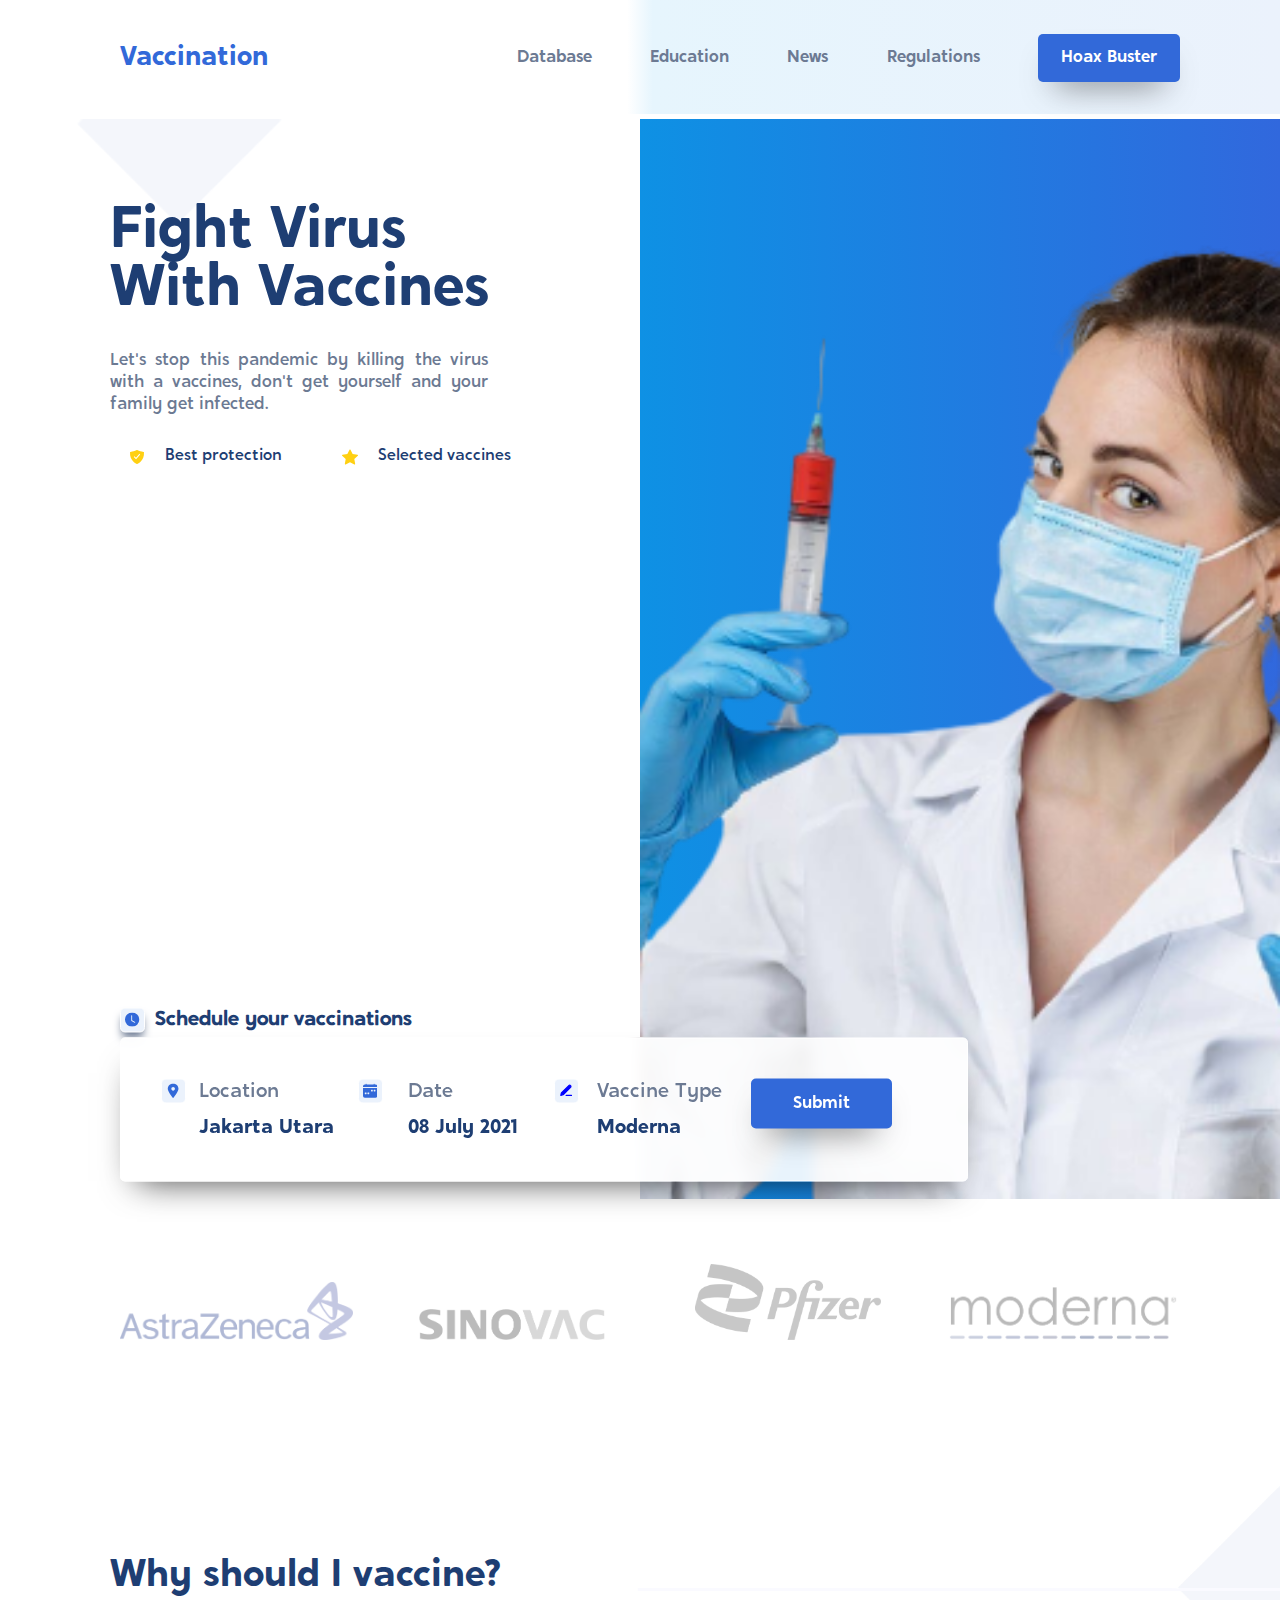
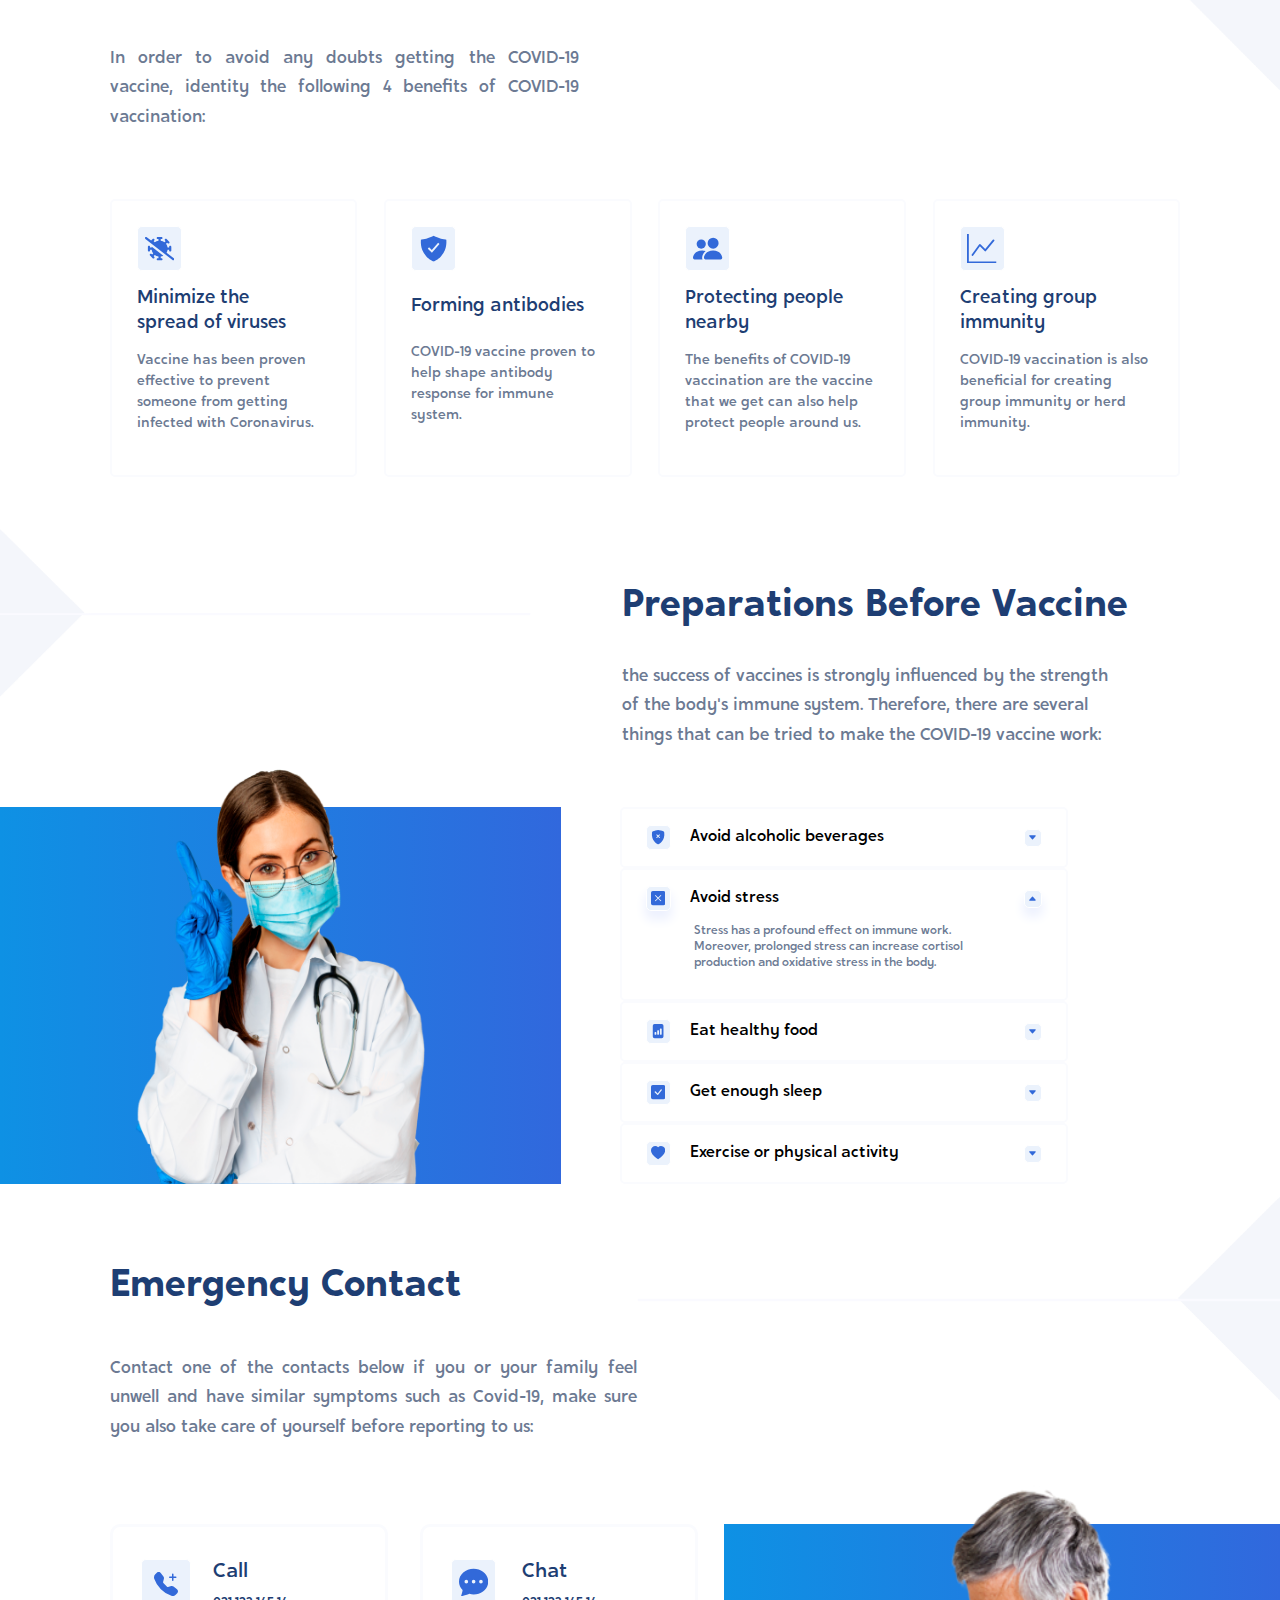
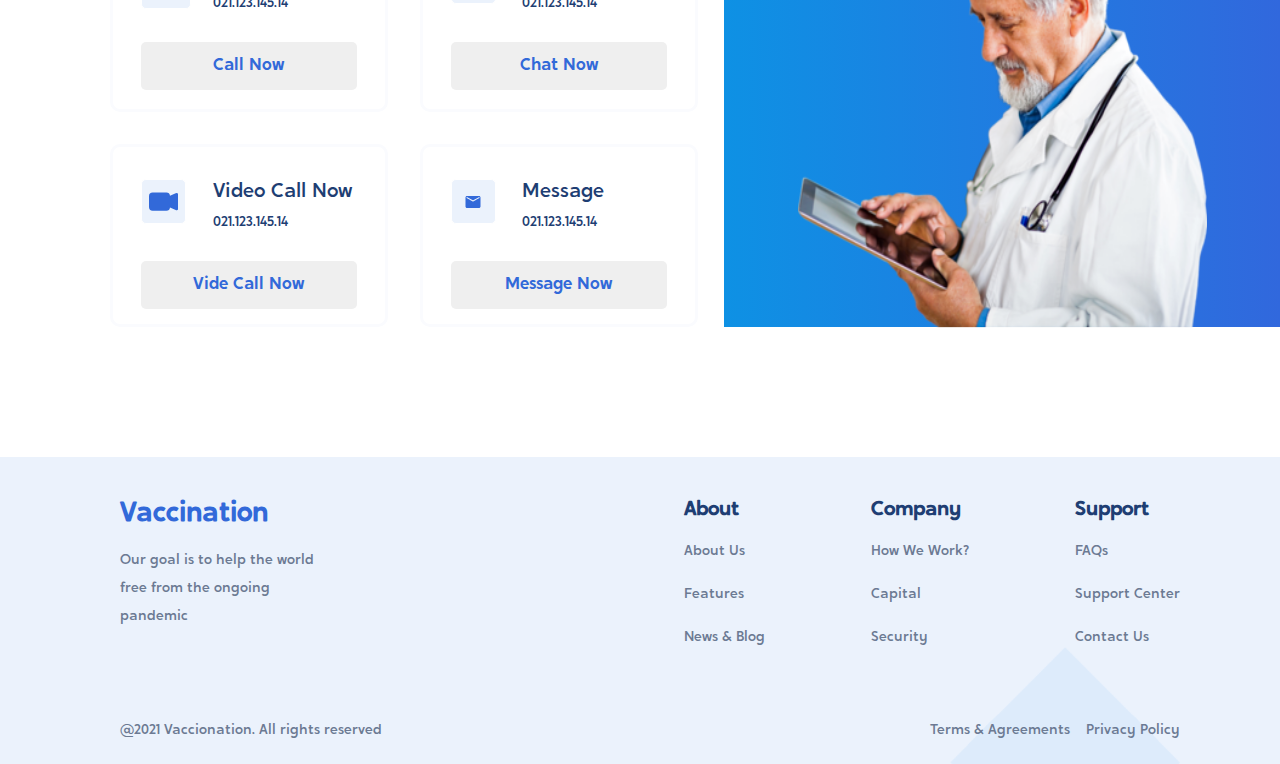
==== commit 64641c98: "dando estilos a footet (2/2)" ====
--- a/modulo 3 - CSS/index.html
+++ b/modulo 3 - CSS/index.html
@@ -325,9 +325,9 @@
         </div>
     </div>
     <div class="copyrightPrivacy">
-        <span class="font-sm color-gray ">@2021 Vaccionation. All rights reserved</span>
+        <span class="font-sm color-gray">@2021 Vaccionation. All rights reserved</span>
         <span class="font-sm color-gray ">Terms & Agreements</span>
-        <span class="font-sm color-gray">Privacy Policy</span>
+        <span class="font-sm color-gray ">Privacy Policy</span>
     </div>
 </footer>
 </body>
--- a/modulo 3 - CSS/css/index.css
+++ b/modulo 3 - CSS/css/index.css
@@ -447,8 +447,17 @@
 }
 
 footer{
-    background-color: var(--lightGray);
-    padding: 2.5em var(--rightPadding) 1em var(--leftPadding);
+    position: relative;
+    margin-top: 130px;
+    display: flex;
+    flex-direction: column;
+    gap: 70px;
+    background: url("../src/footer-triangle.png") var(--lightGray);
+    background-repeat: no-repeat;
+    background-size: 18%;
+    background-position-y: bottom;
+    background-position-x: calc(100% - var(--rightPadding));
+    padding: 2.5em var(--rightPadding) 1.5em var(--leftPadding);
 }
 
 .footer-info{
@@ -462,7 +471,7 @@
 .footer-info > div{
     display: flex;
     flex-direction: column;
-    gap: 20px;
+    gap: 15px;
     /*justify-content: space-between;*/
 }
 
@@ -478,6 +487,16 @@
 .footer-info > div:first-child{
     width: clamp(20%,150px,50%);
     margin-right: auto;
+}
+
+.copyrightPrivacy{
+    display: flex;
+    gap: 1em;
+}
+
+.copyrightPrivacy > *:first-child{
+    margin-right: auto;
+
 }
 
 img{
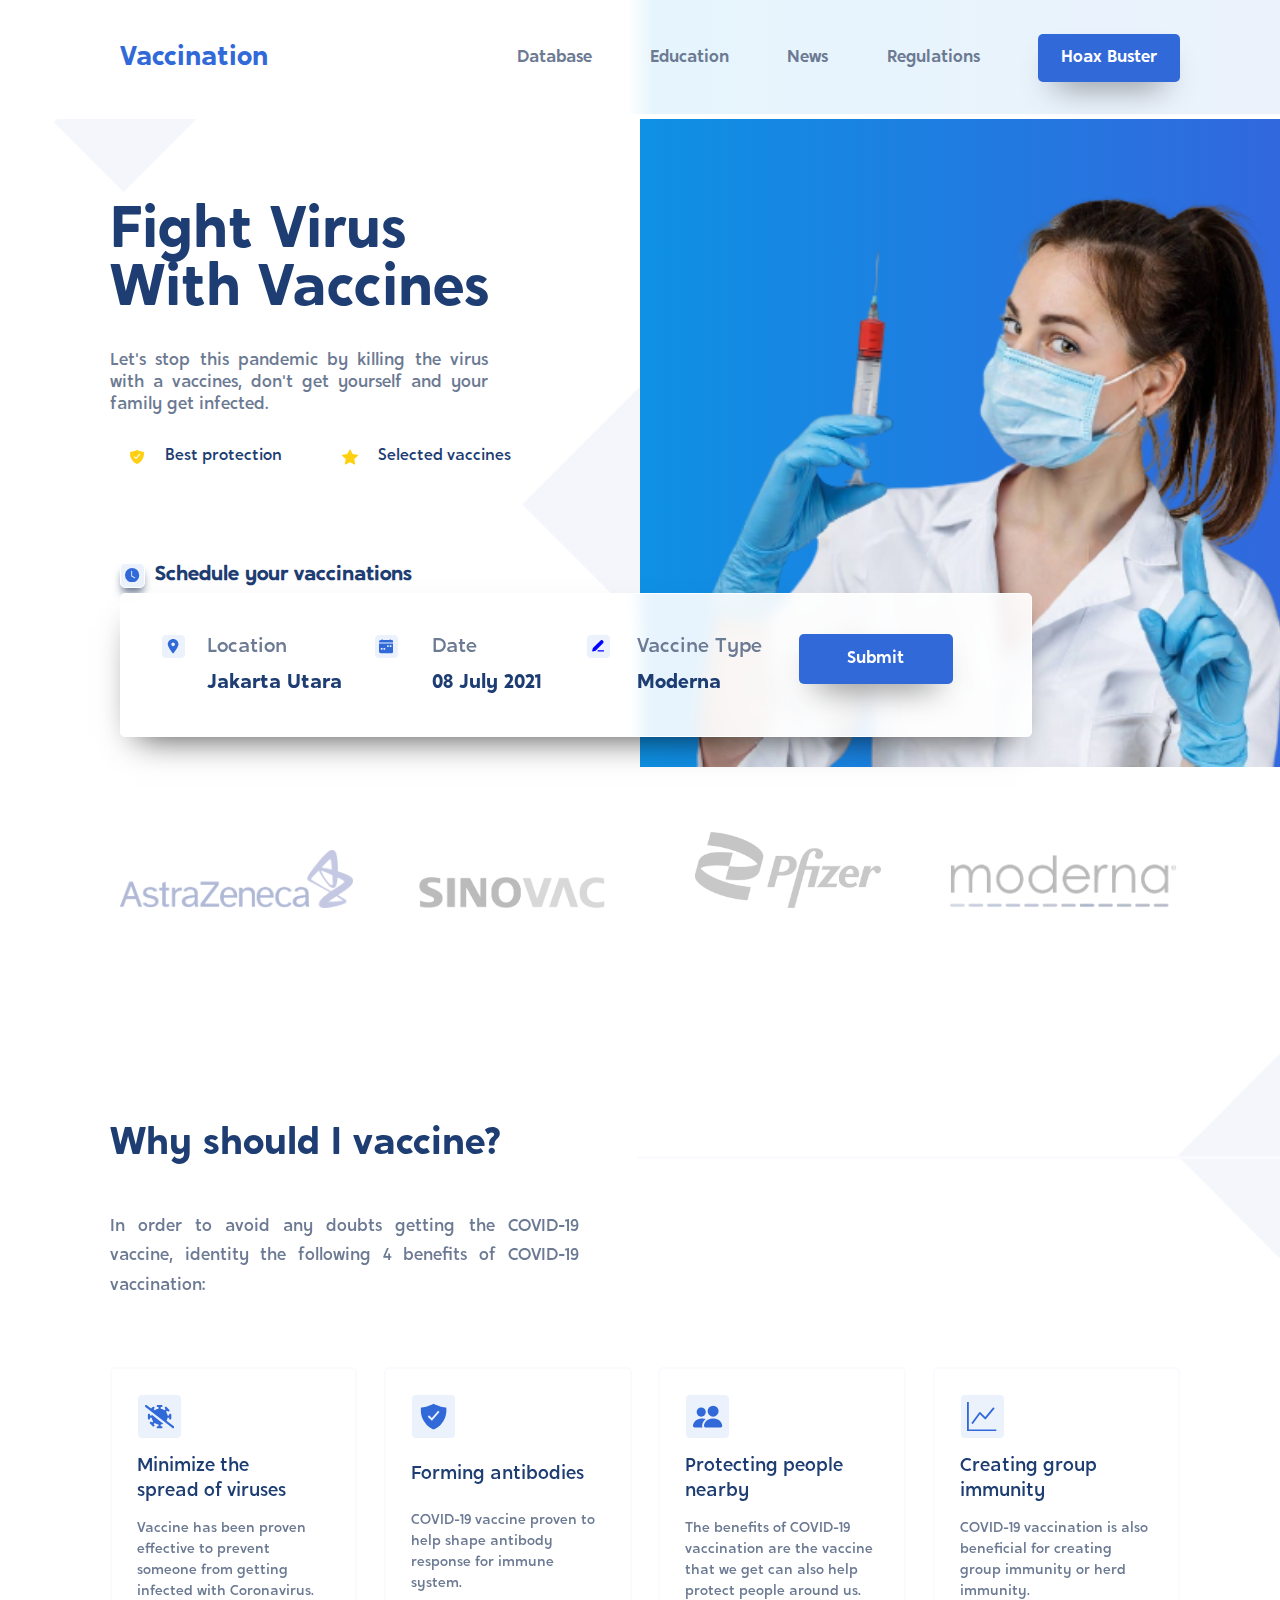
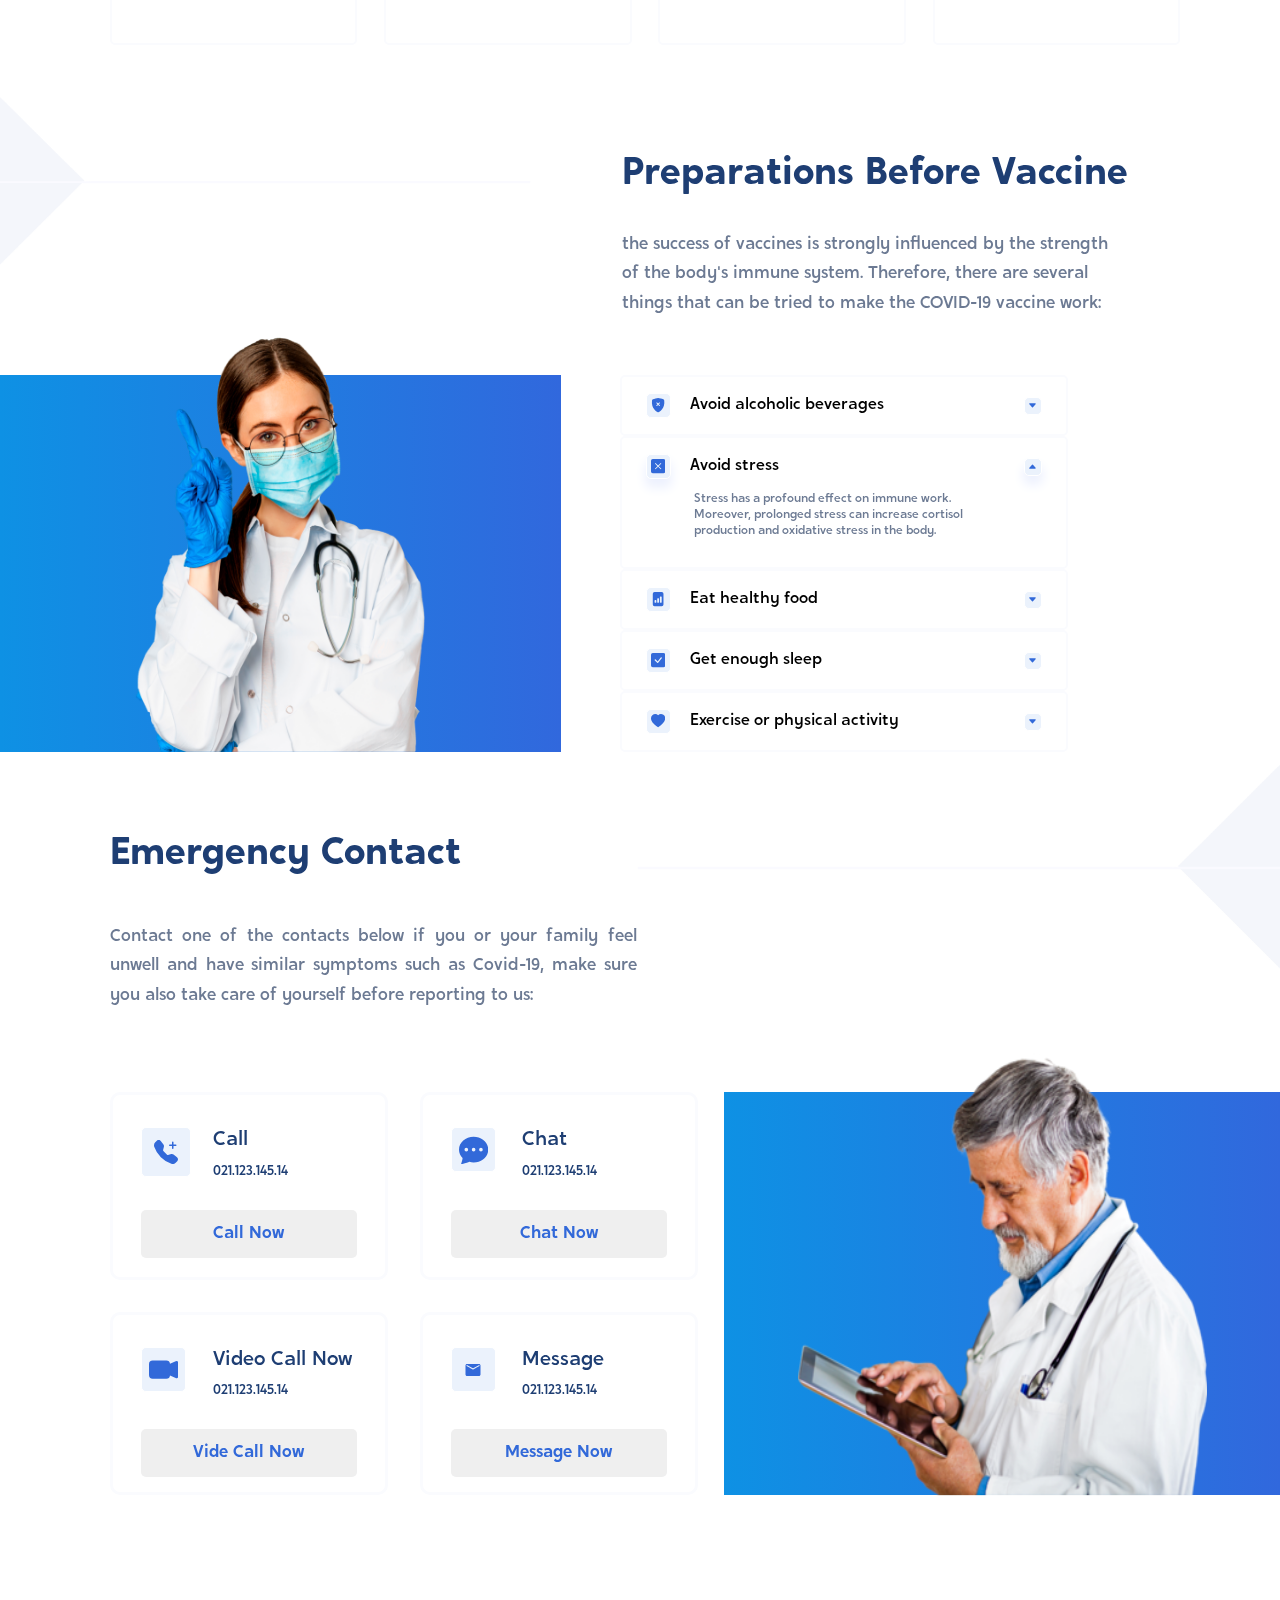
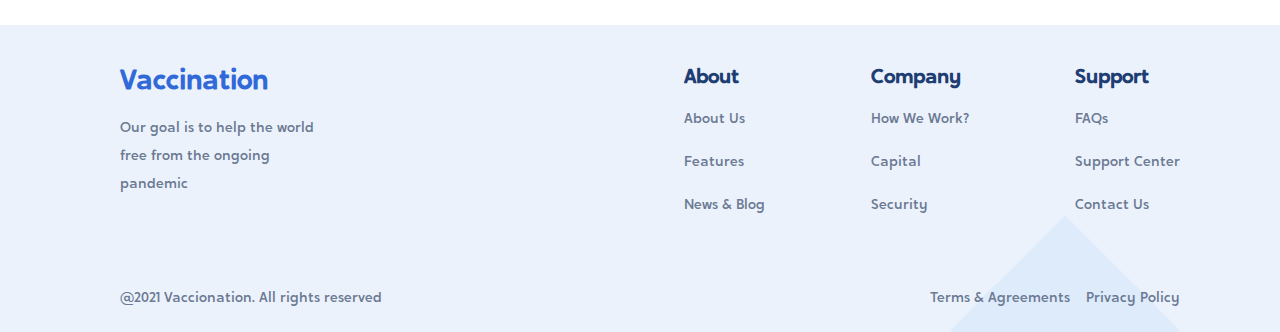
==== commit 8636dd11: "haciendo de seccion1 responsive" ====
--- a/modulo 3 - CSS/index.html
+++ b/modulo 3 - CSS/index.html
@@ -18,7 +18,8 @@
 <main>
     <section class="section1">
         <div class="even-columns">
-            <div class="section1-content">
+            <div>
+                <div class="section1-content ">
                 <h2 class="font-xxl color-darkBlue bold">Fight virus with vaccines</h2>
                 <p class="font-md color-gray justify-text">
                     Let's stop this pandemic by killing the virus with a vaccines, don't get
@@ -35,12 +36,13 @@
             </span>
                 </div>
             </div>
-            <div class="bg-gradientBlue">
-                <img src="src/doctor-with-vaccine.png">
+            </div>
+            <div class="bg-gradientBlue bg">
+<!--                <img src="src/doctor-with-vaccine.png">-->
             </div>
         </div>
         <div class="schedule">
-            <h3 class="font-bg color-darkBlue align-center">
+            <h3 class="font-bg color-darkBlue align-center ">
                 <span class="badge big-shadow color-blue"><svg class="bi bi-clock-fill"  xmlns="http://www.w3.org/2000/svg" fill="currentColor"viewBox="0 0 16 16"> <path d="M16 8A8 8 0 1 1 0 8a8 8 0 0 1 16 0zM8 3.5a.5.5 0 0 0-1 0V9a.5.5 0 0 0 .252.434l3.5 2a.5.5 0 0 0 .496-.868L8 8.71V3.5z"/> </svg></span>
                 Schedule your vaccinations
             </h3>
@@ -324,7 +326,7 @@
             <span class="font-sm color-gray">contact us</span>
         </div>
     </div>
-    <div class="copyrightPrivacy">
+    <div class="copyrightPrivacy ">
         <span class="font-sm color-gray">@2021 Vaccionation. All rights reserved</span>
         <span class="font-sm color-gray ">Terms & Agreements</span>
         <span class="font-sm color-gray ">Privacy Policy</span>
--- a/modulo 3 - CSS/css/index.css
+++ b/modulo 3 - CSS/css/index.css
@@ -52,15 +52,16 @@
 }
 
 section{
+    position: relative;
     margin-top: 5px;
 }
 
 .section1{
-    height: 120vh;
+    /*height: 120vh;*/
 }
 
 .section1-content{
-    padding: 85px 110px;
+    padding: 85px 110px 300px 110px;
     display: flex;
     flex-direction: column;
     align-items: center;
@@ -68,7 +69,7 @@
     background-image: url("../src/section1Background.png");
     background-repeat: no-repeat;
     background-size: cover;
-    height: 120vh;
+    /*height: 120vh;*/
 }
 
 .section1-content h2{
@@ -100,11 +101,11 @@
 }
 
 .schedule{
-    position: relative;
-    bottom: 0%;
-    transform: translateY(-110%);
+    position: absolute;
+    /*bottom: calc(-100% - 40px);*/
+    transform: translateY(calc(-100% - 30px));
     padding: 0px 120px;
-    width: 85%;
+    width: 90%;
 }
 
 .schedule > h3 {
@@ -419,10 +420,21 @@
     color: white;
     box-shadow: 0px 20px 12px -11px var(--shadowColor)
 }
-
+.section1 .bg,
 .section4 .bg,
 .section5 .bg{
     position: relative;
+}
+
+.section1 .bg::after{
+    background: url("../src/doctor-with-vaccine.png") no-repeat;
+    width: 100%;
+    height: 100%;
+    content: "";
+    position: absolute;
+    background-size: cover;
+    background-position-y: bottom;
+    background-position-x: center;
 }
 
 .section4 .bg::after{
@@ -496,7 +508,6 @@
 
 .copyrightPrivacy > *:first-child{
     margin-right: auto;
-
 }
 
 img{
@@ -514,4 +525,42 @@
 
 button:hover {
     filter: brightness(125%);
+}
+
+@media screen and (max-width: 1050px) {
+    .section1-content{
+        padding: 85px 60px 300px 60px;
+    }
+    .section1 .bg::after {
+        background-size: 170%;
+    }
+
+    .section1 .schedule {
+        width: 100%;
+    }
+
+    .section1 .schedule button{
+        width: 100%;
+        height: 100%;
+    }
+}
+
+@media screen and (max-width: 900px) {
+    .section1-content{
+        padding-bottom: 85px;
+    }
+
+    .section1 .bg {
+        display: none;
+    }
+
+    .schedule{
+        position: relative;
+        padding: 0px 50px;
+        transform: translateY(0);
+    }
+
+    .schedule-info{
+        flex-wrap: wrap;
+    }
 }--- a/modulo 3 - CSS/css/utils.css
+++ b/modulo 3 - CSS/css/utils.css
@@ -74,9 +74,18 @@
     -moz-box-shadow: 0px 7px 8px -2px var(--darkGray);
 }
 
+/*.even-columns{*/
+/*    display: grid;*/
+/*    grid-template-columns: repeat(auto-fit,minmax(100px,1fr));*/
+/*}*/
+
 .even-columns{
-    display: grid;
-    grid-template-columns: repeat(auto-fit,minmax(100px,1fr));
+    display: flex;
+}
+
+.even-columns >*{
+    flex: 1;
+    flex-basis: 100%;
 }
 
 .align-center{
@@ -118,4 +127,8 @@
 
 .justify-text{
     text-align: justify;
+}
+
+.full-width{
+    width: 100%;
 }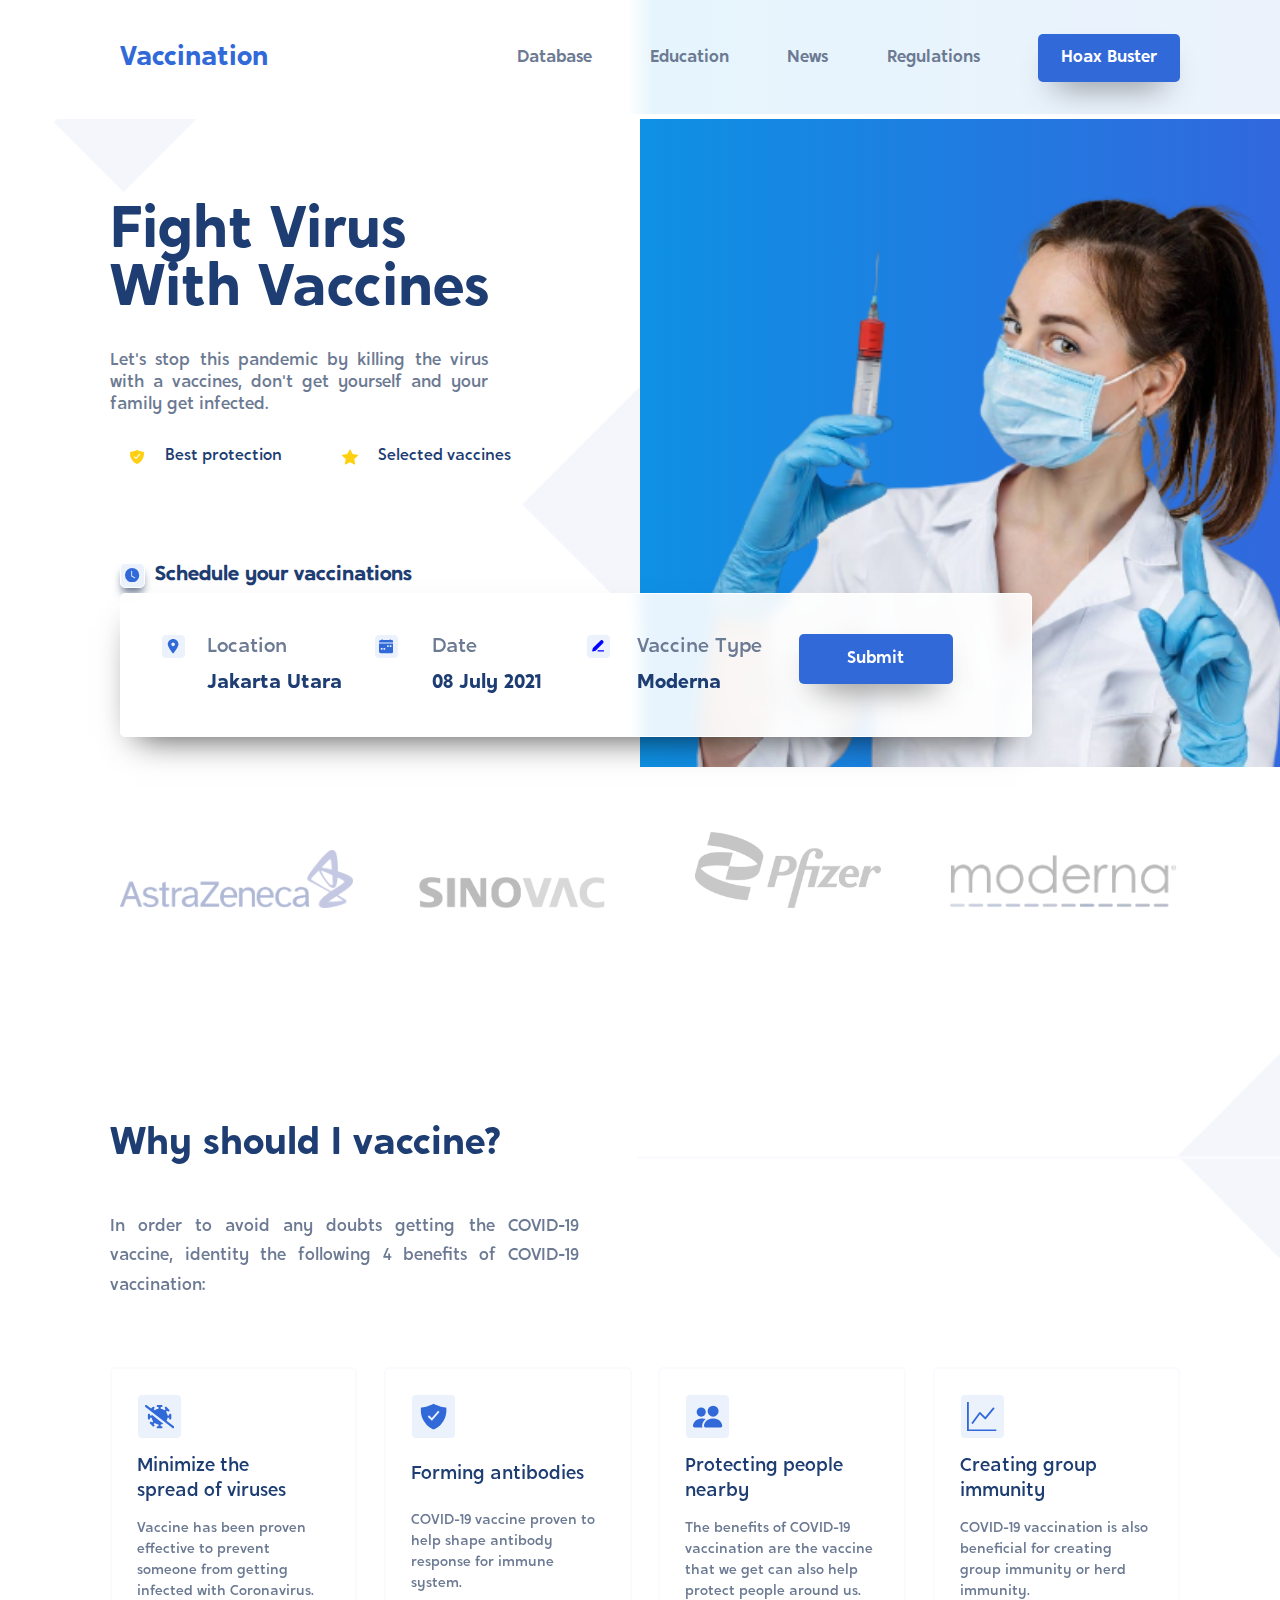
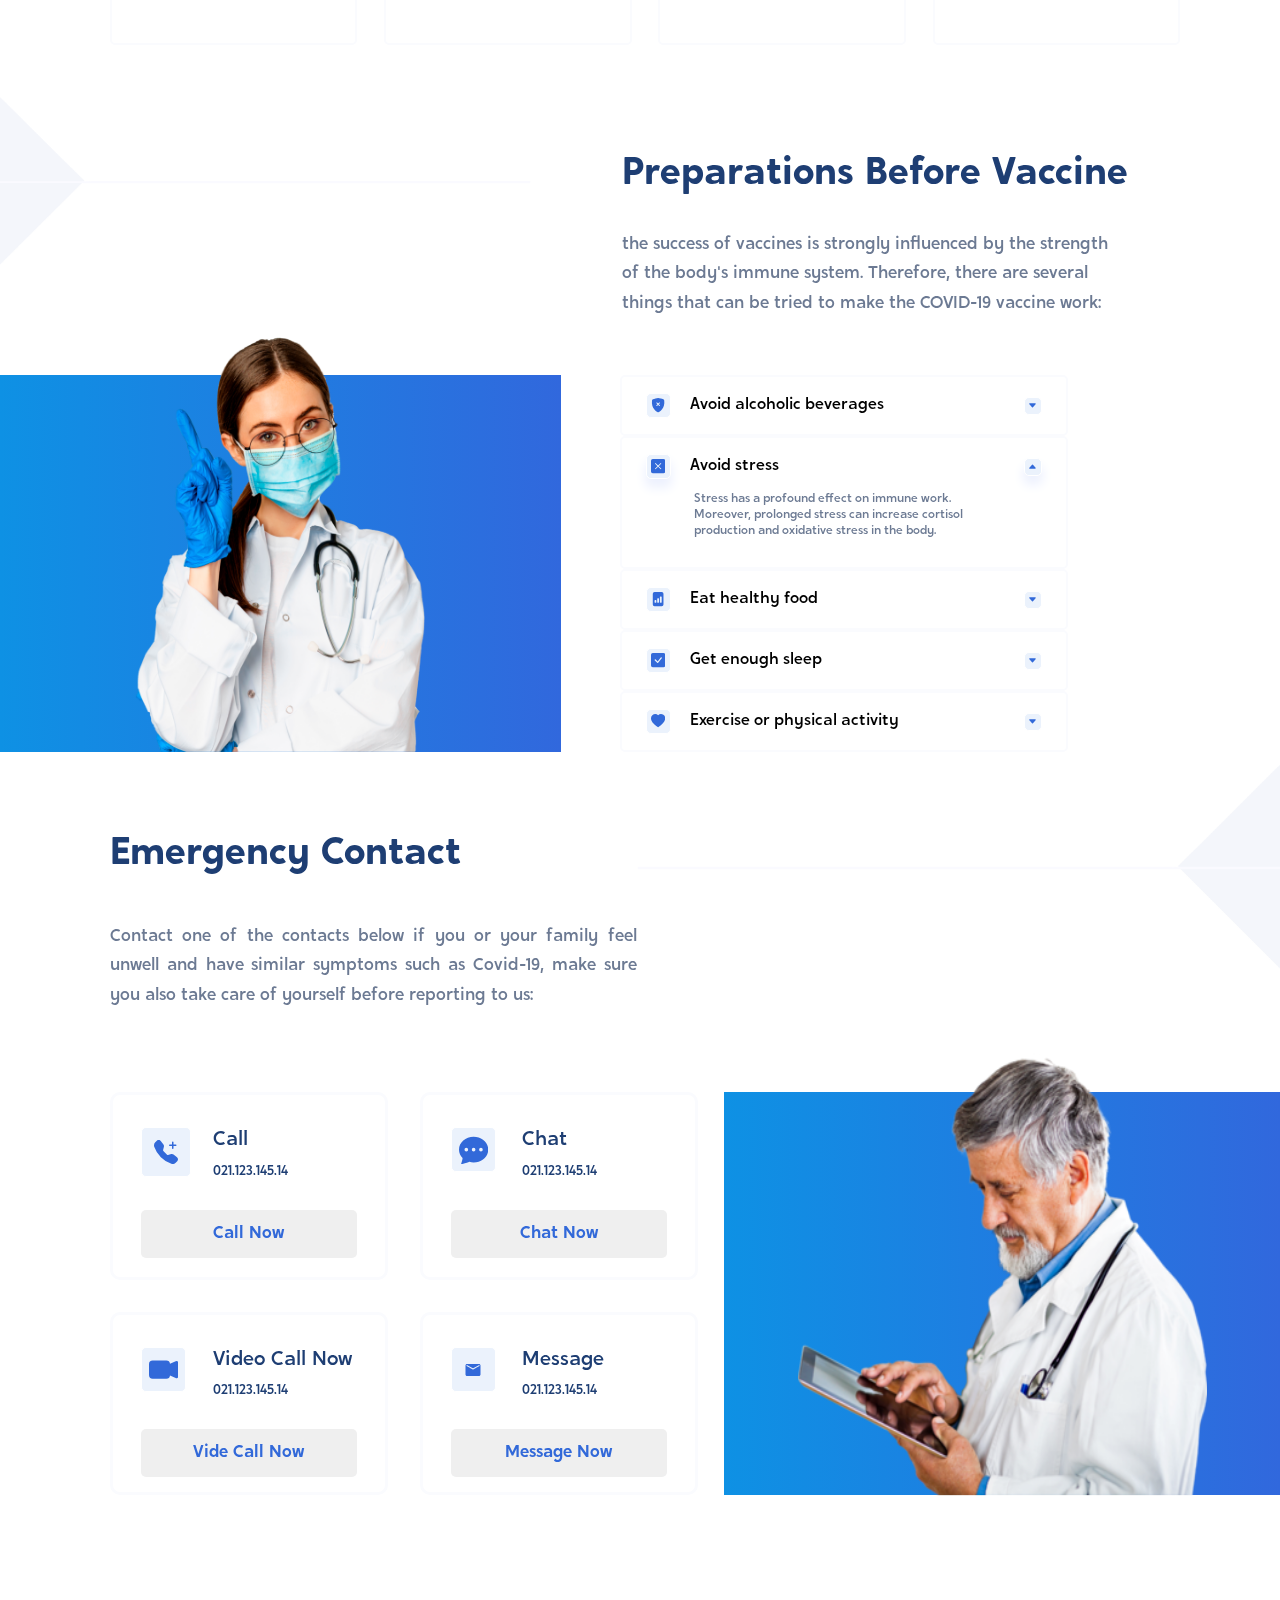
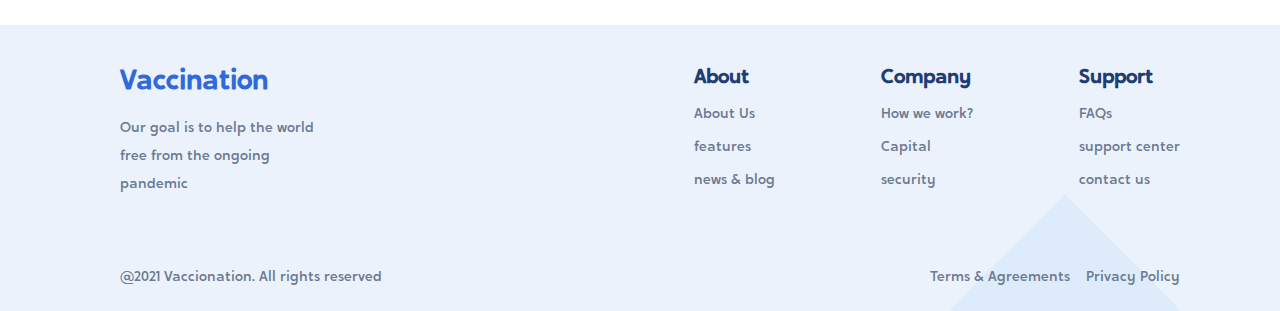
==== commit 283a1865: "haciendo de footer responsive" ====
--- a/modulo 3 - CSS/index.html
+++ b/modulo 3 - CSS/index.html
@@ -157,7 +157,7 @@
             </div>
         </div>
         <div class="section-of-two">
-            <div class="bg-gradientBlue bg s">
+            <div class="bg-gradientBlue bg">
 <!--                <img src="src/doctor-with-mask.png">-->
             </div>
             <div class="section4-preparations">
@@ -309,27 +309,27 @@
         </div>
         <div>
             <h3 class="color-darkBlue font-bg">About</h3>
-            <span class="font-sm color-gray">About Us</span>
-            <span class="font-sm color-gray">features</span>
-            <span class="font-sm color-gray">news & blog</span>
+            <a href="#" class="font-sm color-gray">About Us</a>
+            <a href="#" class="font-sm color-gray">features</a>
+            <a href="#" class="font-sm color-gray">news & blog</a>
         </div>
         <div>
             <h3 class="color-darkBlue font-bg">Company</h3>
-            <span class="font-sm color-gray">How we work?</span>
-            <span class="font-sm color-gray">Capital</span>
-            <span class="font-sm color-gray">security</span>
+            <a href="#" class="font-sm color-gray">How we work?</a>
+            <a href="#" class="font-sm color-gray">Capital</a>
+            <a href="#" class="font-sm color-gray">security</a>
         </div>
         <div>
             <h3 class="color-darkBlue font-bg">Support</h3>
-            <span class="font-sm color-gray">FAQs</span>
-            <span class="font-sm color-gray">support center</span>
-            <span class="font-sm color-gray">contact us</span>
+            <a href="#" class="font-sm color-gray">FAQs</a>
+            <a href="#" class="font-sm color-gray">support center</a>
+            <a href="#" class="font-sm color-gray">contact us</a>
         </div>
     </div>
     <div class="copyrightPrivacy ">
-        <span class="font-sm color-gray">@2021 Vaccionation. All rights reserved</span>
-        <span class="font-sm color-gray ">Terms & Agreements</span>
-        <span class="font-sm color-gray ">Privacy Policy</span>
+        <a href="#" class="font-sm color-gray">@2021 Vaccionation. All rights reserved</a>
+        <a href="#" class="font-sm color-gray ">Terms & Agreements</a>
+        <a href="#" class="font-sm color-gray ">Privacy Policy</a>
     </div>
 </footer>
 </body>
--- a/modulo 3 - CSS/css/index.css
+++ b/modulo 3 - CSS/css/index.css
@@ -472,6 +472,10 @@
     padding: 2.5em var(--rightPadding) 1.5em var(--leftPadding);
 }
 
+footer a{
+    text-decoration: none;
+}
+
 .footer-info{
     display: flex;
     gap: 10%;
@@ -546,7 +550,7 @@
 }
 
 @media screen and (max-width: 900px) {
-    .section1-content{
+    .section1-content {
         padding-bottom: 85px;
     }
 
@@ -554,13 +558,122 @@
         display: none;
     }
 
-    .schedule{
+    .schedule {
         position: relative;
         padding: 0px 50px;
         transform: translateY(0);
     }
 
-    .schedule-info{
+    .schedule-info {
         flex-wrap: wrap;
     }
+
+    .section2 {
+        height: 200px;
+        padding-right: 50px;
+        padding-left: 50px;
+        flex-wrap: wrap;
+    }
+
+    .section2 > * {
+        width: 40%;
+    }
+
+    .section3 {
+        padding-left: 50px;
+        /*padding-right: 50px;*/
+        margin-top: 30px;
+    }
+
+    .section3 .section-title {
+        grid-template-columns: 65% 1fr;
+    }
+
+    .section3 .benefits.even-columns {
+        padding-top: 0;
+        flex-wrap: wrap;
+        padding-right: 50px;
+    }
+
+    .section3 .benefits.even-columns > * {
+        margin-top: 5px;
+        flex-basis: 40%;
+        width: 40%;
+    }
+
+    .section3 .benefits > div:hover .benefits-shadow {
+        box-shadow: 25px 32px 24px 19px var(--shadowColor);
+    }
+
+    .section4 {
+        padding-right: 50px;;
+    }
+
+    .section4 .bg {
+        display: none;
+    }
+
+    .section4 .section-title {
+        grid-template-areas: "image title"
+                            ". info";
+        grid-template-rows: none;
+    }
+
+    .section4 .section-of-two {
+        grid-template-columns: 1fr;
+        place-items: center;
+        place-content: center;
+    }
+
+    .section4 .section4-preparations {
+        padding-left: 50px;
+        width: 100%;
+    }
+
+    .section4 .section4-preparations details {
+        width: 100%;
+    }
+
+    .section-title-right {
+        grid-template-columns: 1fr 65%;
+    }
+
+    .section3 .section-title,
+    .section5 .section-title {
+        margin-top: 30px;
+        grid-template-areas: "title image"
+                            "info .";
+        grid-template-rows: none;
+    }
+
+    .section5 {
+        padding-right: 50px;
+        padding-left: 50px;
+    }
+
+    .section5 .bg {
+        display: none;
+    }
+
+    .section5 .section-of-two {
+        grid-template-columns: 1fr;
+    }
+
+    .section5-contacts {
+        padding-right: 16px;
+        gap: 1em;
+    }
+
+    .section5-contacts .contact:hover {
+        box-shadow: 0px 0px 25px 6px var(--shadowColor);
+    }
+
+    .footer-info > div {
+        gap: 5px;
+        margin-top: 15px;
+        width: 40%;
+    }
+    .footer-info > div:first-child{
+        margin-right: unset;
+    }
 }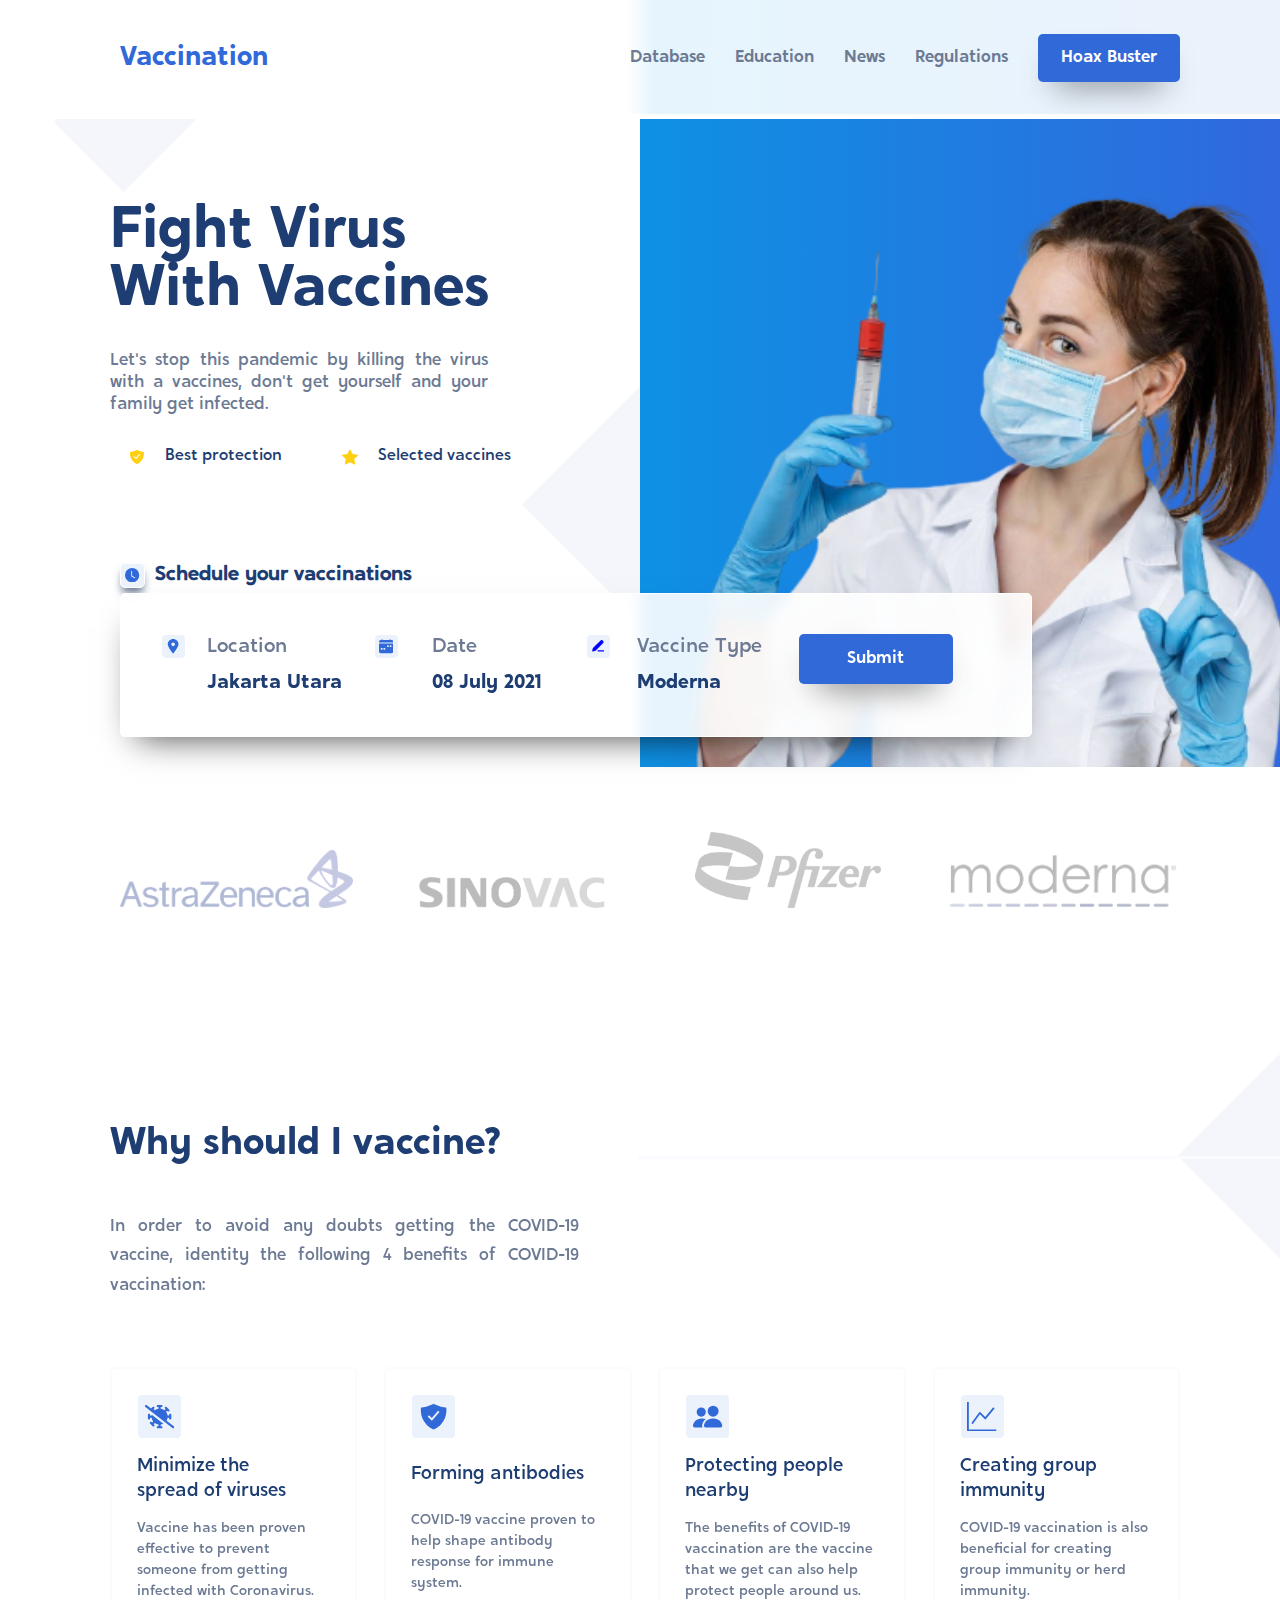
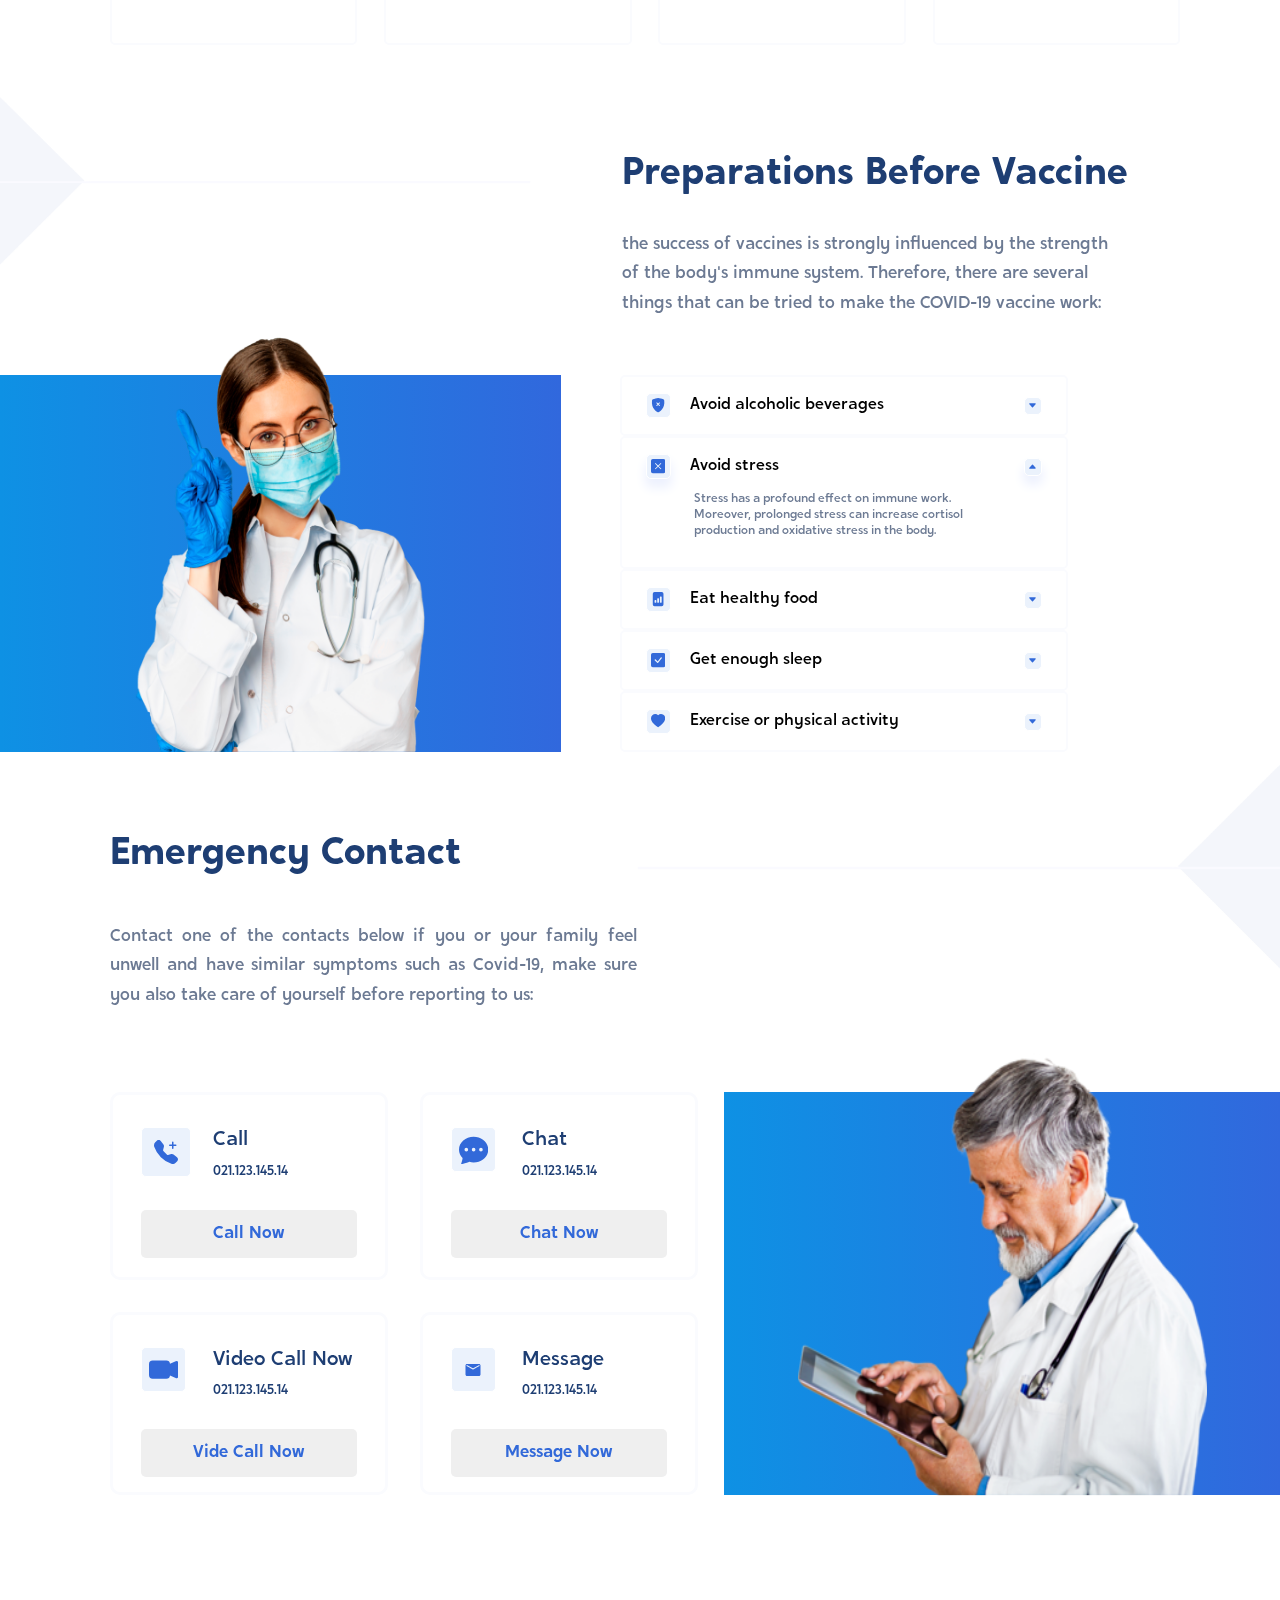
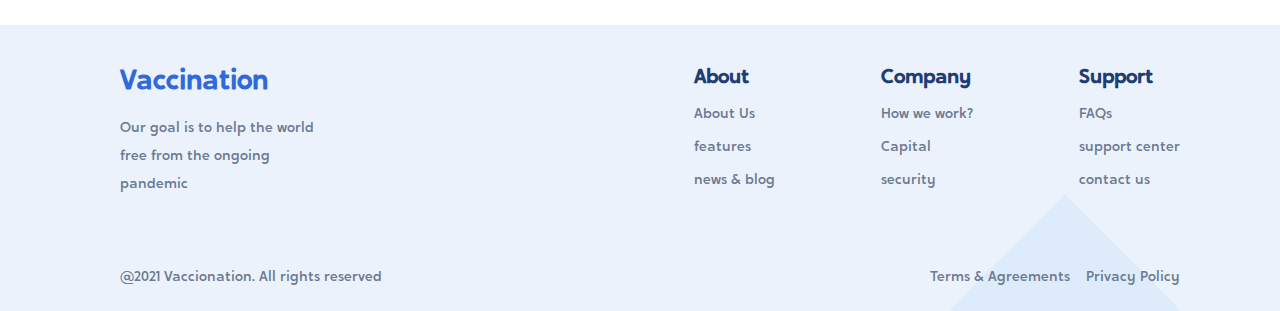
==== commit 1faf7263: "haciendo menu de navegacion responsive" ====
--- a/modulo 3 - CSS/index.html
+++ b/modulo 3 - CSS/index.html
@@ -8,13 +8,18 @@
 </head>
 <body>
 <header>
-    <span class="font-xl color-blue bold">Vaccination</span>
-    <span class="font-md color-gray semiBold">Database</span>
-    <span class="font-md color-gray semiBold">Education</span>
-    <span class="font-md color-gray semiBold">News</span>
-    <span class="font-md color-gray semiBold">Regulations</span>
-    <button class="font-md bg-blue color-white shadow semiBold">Hoax Buster</button>
-</header>
+    <span class="font-xl color-blue bold ">Vaccination</span>
+        <nav>
+            <a href="#" class="font-md color-gray semiBold ">Database</a>
+            <a href="#" class="font-md color-gray semiBold">Education</a>
+            <a href="#" class="font-md color-gray semiBold">News</a>
+            <a href="#" class="font-md color-gray semiBold">Regulations</a>
+            <button class="font-md bg-blue shadow"><a href="#" class="color-white semiBold">Hoax Buster</a></button>
+        </nav>
+    <span class="badge big-badge color-white menuButton">
+        <svg xmlns="http://www.w3.org/2000/svg" version="1.0"><defs><clipPath id="id1"><path d="M 3.386719 7.164062 L 26.613281 7.164062 L 26.613281 22.40625 L 3.386719 22.40625 Z M 3.386719 7.164062 " clip-rule="nonzero"/></clipPath></defs><g clip-path="url(#id1)"><path fill="rgb(0%, 0%, 0%)" d="M 3.398438 22.40625 L 26.601562 22.40625 L 26.601562 19.867188 L 3.398438 19.867188 Z M 3.398438 16.054688 L 26.601562 16.054688 L 26.601562 13.515625 L 3.398438 13.515625 Z M 3.398438 7.164062 L 3.398438 9.703125 L 26.601562 9.703125 L 26.601562 7.164062 Z M 3.398438 7.164062 " fill-opacity="1" fill-rule="nonzero"/></g></svg>
+    </span>
+    </header>
 <main>
     <section class="section1">
         <div class="even-columns">
@@ -327,10 +332,23 @@
         </div>
     </div>
     <div class="copyrightPrivacy ">
-        <a href="#" class="font-sm color-gray">@2021 Vaccionation. All rights reserved</a>
+        <a href="#" class="font-sm color-gray ">@2021 Vaccionation. All rights reserved</a>
         <a href="#" class="font-sm color-gray ">Terms & Agreements</a>
         <a href="#" class="font-sm color-gray ">Privacy Policy</a>
     </div>
 </footer>
+<script>
+    const menuButton = document.querySelector(".menuButton");
+
+    const navBar = document.querySelector("header nav")
+
+    menuButton.addEventListener("click", () => {
+        navBar.classList.toggle("open");
+    })
+
+    document.querySelector("main").addEventListener("click", () => {
+        navBar.classList.remove("open")
+    })
+</script>
 </body>
 </html>--- a/modulo 3 - CSS/css/index.css
+++ b/modulo 3 - CSS/css/index.css
@@ -37,18 +37,31 @@
 }
 
 header{
-    width: 100%;
     padding: 34px var(--rightPadding) 32px var(--leftPadding);
     display: flex;
     justify-content: space-between;
     align-items: center;
-    gap: 5.5%;
     background: rgb(255,255,255);
     background: linear-gradient(90deg, rgba(255,255,255,1) 0%, rgba(255,255,255,1) 49%, rgba(230,245,253,1) 51%, rgba(235,242,252,1) 100%);
 }
 
-header > *:first-child{
-    margin-right: auto;
+header a{
+    text-decoration: none;
+}
+
+header nav{
+    display: flex;
+    justify-content: space-between;
+    align-items: center;
+    gap: 30px;
+}
+
+header .badge{
+    display: none;
+    justify-content: center;
+    align-items: center;
+    cursor: pointer;
+    background-color: var(--mainBlue);
 }
 
 section{
@@ -532,6 +545,11 @@
 }
 
 @media screen and (max-width: 1050px) {
+    header{
+        padding-right: 50px;
+        padding-left: 50px;
+    }
+
     .section1-content{
         padding: 85px 60px 300px 60px;
     }
@@ -550,6 +568,59 @@
 }
 
 @media screen and (max-width: 900px) {
+
+    header{
+        padding-top: 20px;
+        padding-bottom: 20px;
+        position: relative;
+    }
+
+    header .badge{
+        display: inline-flex;
+    }
+
+    header nav{
+        position: fixed;
+        padding-top: 30px;
+        max-width: 150px;
+        width: 33%;
+        min-width: fit-content;
+        top: 0;
+        left: 0;
+        flex-direction: column;
+        /*z-index: 1;*/
+        background-color: var(--darkBlue);
+        height: 100vh;
+        justify-content: start;
+        z-index: 100;
+        gap: 0;
+        transform: translateX(-100%);
+        transition: transform ease-in .2s;
+    }
+
+    header nav.open{
+        transform: translateX(0%);    }
+
+    header nav > *{
+        width: 100%;
+        border-top: 1px solid black;
+        border-bottom: 1px solid black;
+        display: flex;
+        align-items: center;
+        justify-content: center;
+        padding: 1em;
+    }
+
+    header nav a:hover{
+        background-color: var(--mainBlue);
+        filter: brightness(125%);
+        color: white;
+    }
+
+    header nav button{
+        border-radius: 0;
+    }
+
     .section1-content {
         padding-bottom: 85px;
     }
